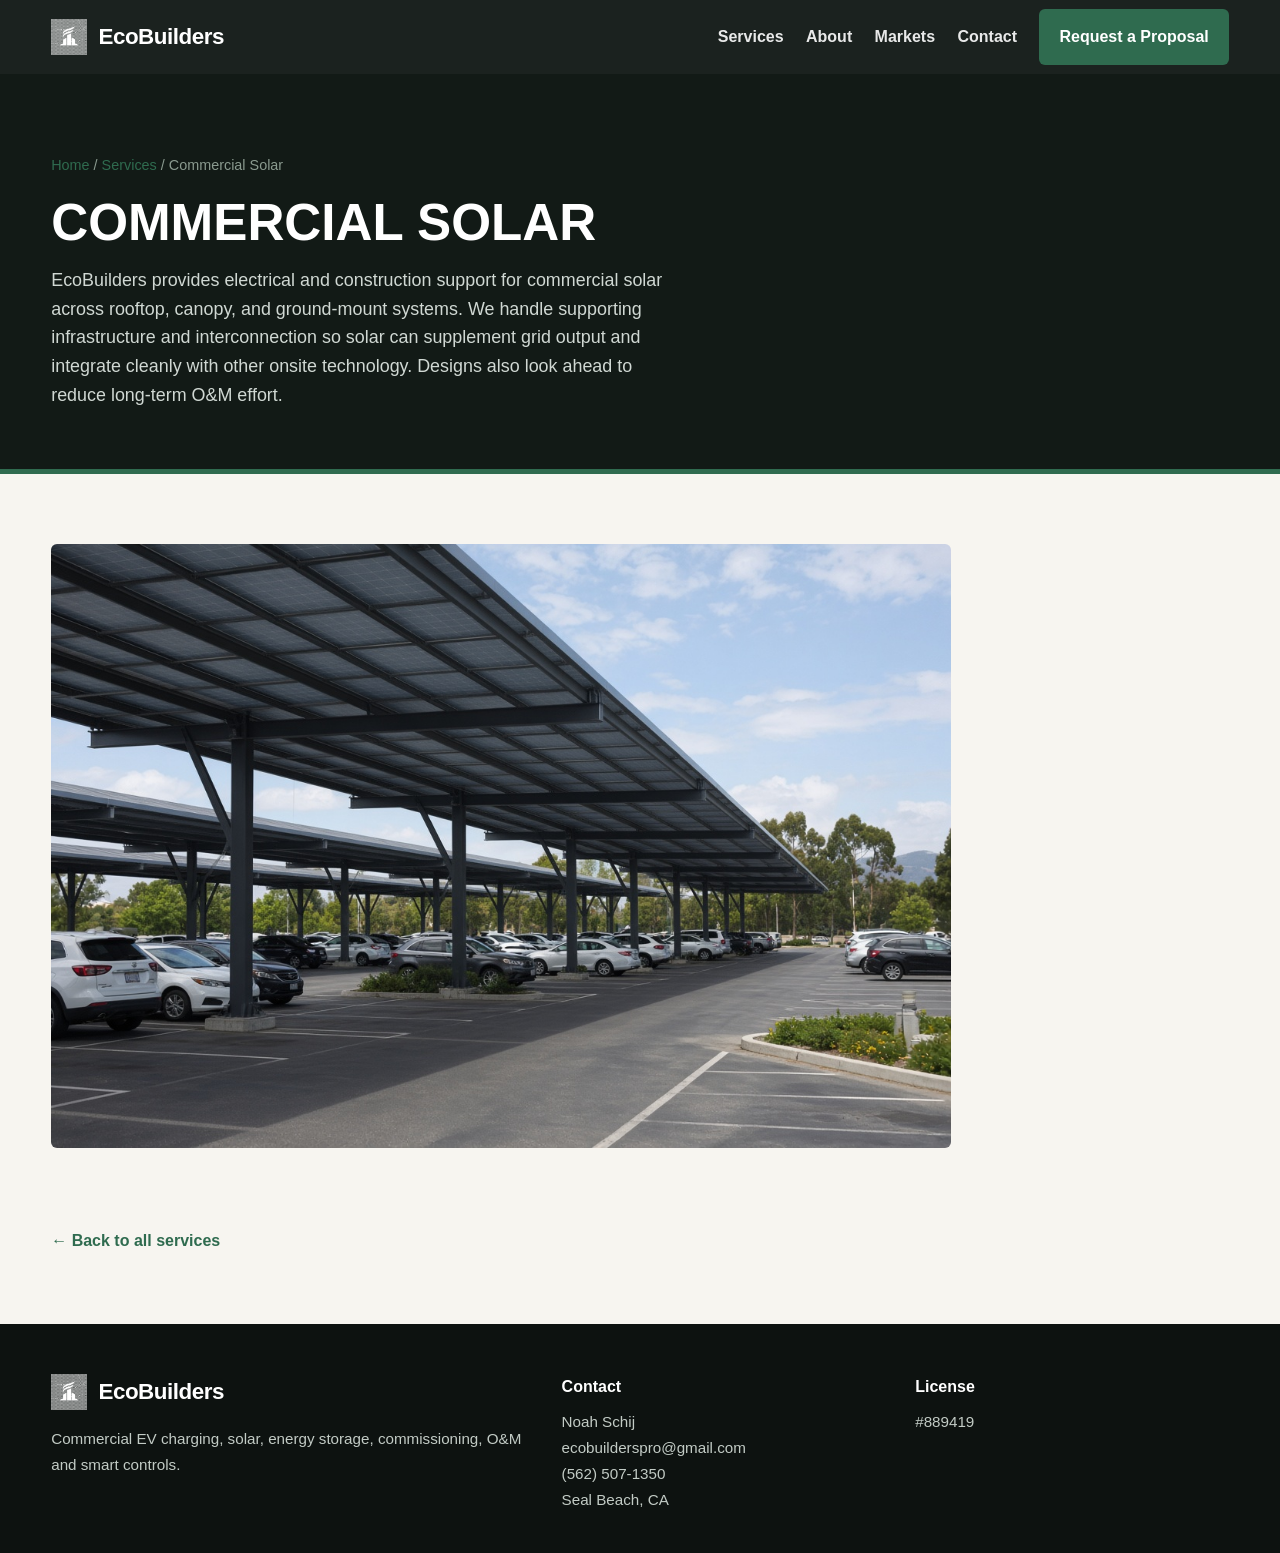
==== services/commercial-solar.html @ f3996055 "Add files via upload" ====
<!DOCTYPE html>
<html lang="en">
<head>
  <meta charset="utf-8">
  <meta name="viewport" content="width=device-width, initial-scale=1">
  <title>Commercial Solar | EcoBuilders</title>
  <link rel="stylesheet" href="../styles.css">
</head>
<body>
  <header>
    <div class="container nav">
      <a href="../index.html" class="logo-link"><img class="nav-logo-mark" src="../assets/ecobuilders-mark-white.png" alt=""><span class="nav-logo-text">EcoBuilders</span></a>
      <button class="nav-toggle" aria-label="Toggle menu" aria-expanded="false"><span></span><span></span><span></span></button>
      <nav class="nav-links">
        <a href="../index.html#services">Services</a>
        <a href="../index.html#about">About</a>
        <a href="../index.html#markets">Markets</a>
        <a href="../index.html#contact">Contact</a>
        <a class="btn btn-primary" href="mailto:ecobuilderspro@gmail.com?subject=Project%20Inquiry%20-%20EcoBuilders">Request a Proposal</a>
      </nav>
    </div>
  </header>
  <section class="page-hero">
    <div class="container">
      <div class="breadcrumb"><a href="../index.html">Home</a> / <a href="../index.html#services">Services</a> / Commercial Solar</div>
      <h1>Commercial Solar</h1>
      <p class="lead">EcoBuilders provides electrical and construction support for commercial solar across rooftop, canopy, and ground-mount systems. We handle supporting infrastructure and interconnection so solar can supplement grid output and integrate cleanly with other onsite technology. Designs also look ahead to reduce long-term O&M effort.</p>
      </div>
  </section>
  <section class="service-content">
    <div class="container">
      <div class="service-photo" style="margin:0 0 2rem;border-radius:6px;overflow:hidden;max-width:900px">
        <img src="../assets/solar-carport.jpg" alt="Commercial solar carport" style="width:100%;height:auto;display:block">
      </div>

      <a href="../index.html#services" class="back-link">← Back to all services</a>
    </div>
  </section>
  <footer>
    <div class="container footer-grid">
      <div>
        <div class="logo-link" style="margin-bottom:1rem"><img class="nav-logo-mark" src="../assets/ecobuilders-mark-white.png" alt=""><span class="nav-logo-text">EcoBuilders</span></div>
        <p>Commercial EV charging, solar, energy storage, commissioning, O&amp;M and smart controls.</p>
      </div>
      <div>
        <strong>Contact</strong>
        <p>Noah Schij<br><a href="mailto:ecobuilderspro@gmail.com">ecobuilderspro@gmail.com</a><br>(562) 507-1350<br>Seal Beach, CA</p>
      </div>
      <div>
        <strong>License</strong>
        <p>#889419</p>
      </div>
    </div>
  </footer>
  <script>
    const toggle = document.querySelector('.nav-toggle');
    const nav = document.querySelector('.nav-links');
    if (toggle && nav) {
      toggle.addEventListener('click', () => {
        const isOpen = nav.classList.toggle('open');
        toggle.setAttribute('aria-expanded', isOpen);
        document.body.classList.toggle('menu-open', isOpen);
      });
    }
  </script>
</body>
</html>
---- styles.css ----
:root {
  --dark: #121A16;
  --dark2: #1A2420;
  --green: #2F6B4F;
  --green-hover: #3A7F5E;
  --cream: #F7F5F0;
  --white: #fff;
  --muted: #8A9A8F;
  --text: #1A1F1C;
  --radius: 6px;
}

* {
  box-sizing: border-box;
}

html {
  scroll-behavior: smooth;
}

body {
  margin: 0;
  font-family: Arial, Helvetica, sans-serif;
  background: var(--cream);
  color: var(--text);
  line-height: 1.6;
}

body.menu-open {
  overflow: hidden;
}

a {
  text-decoration: none;
  color: inherit;
}

img {
  max-width: 100%;
  display: block;
}

.container {
  width: min(1180px, 92%);
  margin: 0 auto;
}

/* Typography */
.eyebrow {
  color: var(--green);
  font-size: 0.78rem;
  font-weight: 800;
  letter-spacing: 0.18em;
  text-transform: uppercase;
}

.btn {
  display: inline-flex;
  align-items: center;
  justify-content: center;
  padding: 0.95rem 1.25rem;
  border-radius: var(--radius);
  font-weight: 800;
  border: none;
  cursor: pointer;
  transition: opacity 0.2s, transform 0.15s, background 0.2s;
}

.btn:hover {
  opacity: 0.92;
}

.btn-primary {
  background: var(--green);
  color: #fff;
}

.btn-primary:hover {
  background: var(--green-hover);
}

.btn-outline {
  border: 1px solid #fff;
  color: #fff;
  background: transparent;
}

.btn.full {
  width: 100%;
}

/* Header */
header {
  position: sticky;
  top: 0;
  z-index: 50;
  background: rgba(18, 26, 22, 0.96);
  backdrop-filter: blur(8px);
}

.nav {
  display: flex;
  align-items: center;
  justify-content: space-between;
  min-height: 74px;
  gap: 1rem;
}

.nav-logo {
  height: 42px;
  width: auto;
  max-width: 55vw;
}

.logo-link {
  display: inline-flex;
  align-items: center;
  gap: 0.7rem;
  cursor: pointer;
  user-select: none;
  text-decoration: none;
}

.nav-logo-mark {
  height: 36px;
  width: auto;
  flex-shrink: 0;
  object-fit: contain;
}

.nav-logo-text {
  font-size: 1.4rem;
  font-weight: 800;
  color: #fff;
  letter-spacing: -0.02em;
  line-height: 1;
  white-space: nowrap;
}

/* Theme: light mode overrides */
body.light {
  --dark: #F7F5F0;
  --dark2: #ebe8e1;
  --cream: #ffffff;
  --text: #1A1F1C;
  --muted: #5c665f;
  background: var(--cream);
  color: var(--text);
}

body.light header {
  background: rgba(247, 245, 240, 0.96);
}

body.light .nav-logo-text {
  color: var(--text);
}

body.light .nav-links {
  color: var(--text);
}

body.light .nav-links a:not(.btn):hover {
  color: var(--green);
}

body.light .nav-toggle span {
  background: var(--text);
}

body.light .section-dark {
  background: #e8e6df;
  color: var(--text);
}

body.light .section-dark .section-head p,
body.light .card.dark p {
  color: #5c665f;
}

body.light .card.dark {
  background: #fff;
  border-color: #ddd;
}

body.light footer {
  background: #1a2420;
  color: #c2cbc5;
}

body.light .hero {
  border-bottom-color: var(--green);
}


.nav-links {
  display: flex;
  gap: 1.4rem;
  align-items: center;
  color: #fff;
  font-weight: 700;
}

.nav-links a:not(.btn) {
  opacity: 0.9;
}

.nav-links a:not(.btn):hover {
  opacity: 1;
  color: var(--green);
}

/* Hamburger */
.nav-toggle {
  display: none;
  flex-direction: column;
  justify-content: center;
  gap: 5px;
  width: 44px;
  height: 44px;
  background: transparent;
  border: none;
  cursor: pointer;
  padding: 8px;
}

.nav-toggle span {
  display: block;
  width: 22px;
  height: 2px;
  background: #fff;
  transition: transform 0.25s, opacity 0.25s;
}

.nav-toggle[aria-expanded="true"] span:nth-child(1) {
  transform: translateY(7px) rotate(45deg);
}

.nav-toggle[aria-expanded="true"] span:nth-child(2) {
  opacity: 0;
}

.nav-toggle[aria-expanded="true"] span:nth-child(3) {
  transform: translateY(-7px) rotate(-45deg);
}

/* Hero */
.hero {
  min-height: 680px;
  display: flex;
  align-items: center;
  background:
    linear-gradient(90deg, rgba(18, 26, 22, 0.94), rgba(18, 26, 22, 0.75), rgba(18, 26, 22, 0.35)),
    url('assets/hero-bg.jpg') center / cover;
  color: #fff;
  border-bottom: 6px solid var(--green);
}

.hero-content {
  max-width: 720px;
  padding: 90px 0;
}

.hero h1 {
  font-size: clamp(2.3rem, 5.2vw, 4.6rem);
  line-height: 1.02;
  text-transform: uppercase;
  margin: 0.4rem 0 1.2rem;
}

.hero h1 span {
  color: var(--green);
}

.hero p {
  font-size: 1.12rem;
  color: #d8e0db;
  max-width: 540px;
}

.hero-actions {
  display: flex;
  gap: 1rem;
  flex-wrap: wrap;
  margin-top: 2rem;
}

.hero-trust {
  display: grid;
  grid-template-columns: repeat(4, 1fr);
  gap: 1rem;
  margin-top: 3rem;
}

.hero-trust div {
  padding: 1rem;
  border-left: 3px solid var(--green);
  background: rgba(255, 255, 255, 0.06);
  border-radius: 0 var(--radius) var(--radius) 0;
}

.hero-trust strong {
  display: block;
  margin-bottom: 0.2rem;
}

.hero-trust span {
  font-size: 0.84rem;
  color: #c2cdc6;
}

/* Sections */
.section {
  padding: 80px 0;
}

.section-dark {
  background: var(--dark);
  color: #fff;
}

.section-head {
  display: flex;
  justify-content: space-between;
  gap: 2rem;
  align-items: end;
  margin-bottom: 2.4rem;
}

.section-head.centered {
  justify-content: center;
  text-align: center;
}

.section-head h2 {
  font-size: clamp(1.8rem, 3.6vw, 3.2rem);
  line-height: 1.08;
  text-transform: uppercase;
  margin: 0.4rem 0 0;
}

.section-head p {
  max-width: 520px;
  color: #5c665f;
  margin: 0;
}

.section-dark .section-head p {
  color: var(--muted);
}

/* Services grid */
.services-grid {
  display: grid;
  grid-template-columns: repeat(3, 1fr);
  gap: 1.25rem;
}

.service-card {
  background: #fff;
  border: 1px solid #e2e8e3;
  padding: 1.8rem 1.4rem;
  text-align: center;
  border-radius: var(--radius);
  transition: border-color 0.2s, transform 0.2s, box-shadow 0.2s;
  display: flex;
  flex-direction: column;
  align-items: center;
  gap: 0.9rem;
  min-height: 170px;
}

.service-card:hover {
  border-color: var(--green);
  transform: translateY(-3px);
  box-shadow: 0 10px 24px rgba(0, 0, 0, 0.07);
}

.service-icon {
  width: 40px;
  height: 40px;
  color: var(--green);
  display: flex;
  align-items: center;
  justify-content: center;
}

.service-icon svg {
  width: 100%;
  height: 100%;
}

.service-card h3 {
  margin: 0;
  font-size: 1.05rem;
  line-height: 1.3;
  font-weight: 800;
  color: var(--text);
}

/* Cards / Grids */
.grid-3 {
  display: grid;
  grid-template-columns: repeat(3, 1fr);
  gap: 1.1rem;
}

.card {
  background: #fff;
  border: 1px solid #e2e8e3;
  padding: 1.5rem;
  min-height: 160px;
  border-radius: var(--radius);
}

.card.dark {
  background: var(--dark2);
  border-color: rgba(255, 255, 255, 0.12);
}

.card h3 {
  line-height: 1.25;
  margin: 0 0 0.55rem;
  font-size: 1.1rem;
}

.card p {
  font-size: 0.94rem;
  color: #5a655e;
  margin: 0;
}

.card.dark p {
  color: var(--muted);
}

/* Process */
.process {
  display: grid;
  grid-template-columns: repeat(5, 1fr);
  gap: 1rem;
}

.step {
  background: #fff;
  padding: 1.5rem 1.2rem;
  border-top: 4px solid var(--green);
  color: var(--text);
  border-radius: 0 0 var(--radius) var(--radius);
  text-align: center;
}

.step .step-icon {
  width: 40px;
  height: 40px;
  margin: 0 auto 0.8rem;
  color: var(--green);
}

.step strong {
  display: block;
  margin-bottom: 0.35rem;
  font-size: 0.98rem;
}

.step span {
  font-size: 0.88rem;
  color: #5c665f;
}

/* Contact */
.contact-grid {
  display: grid;
  grid-template-columns: 0.95fr 1.05fr;
  gap: 2rem;
}

.contact-card {
  background: #fff;
  padding: 2rem;
  border: 1px solid #e2e8e3;
  border-radius: var(--radius);
}

.contact-card a {
  color: var(--green);
  font-weight: 700;
  word-break: break-all;
}

.contact-card a:hover {
  text-decoration: underline;
}

.phone-reveal {
  background: none;
  border: none;
  padding: 0;
  font: inherit;
  color: var(--green);
  font-weight: 700;
  cursor: pointer;
  text-align: left;
}

.phone-reveal:hover {
  text-decoration: underline;
}

.phone-reveal.revealed {
  color: var(--text);
  cursor: default;
  text-decoration: none;
}

.contact-cta h3 {
  margin-top: 0;
}

.contact-cta .note {
  margin-top: 1rem;
  font-size: 0.85rem;
  color: #6b756e;
}

/* Footer */
footer {
  background: #0d1210;
  color: #c2cbc5;
  padding: 50px 0 40px;
}

.footer-grid {
  display: grid;
  grid-template-columns: 1.5fr 1fr 1fr;
  gap: 2.5rem;
}

.footer-logo {
  height: 40px;
  width: auto;
  margin-bottom: 1rem;
  filter: brightness(0) invert(1);
}

.footer-grid strong {
  display: block;
  color: #fff;
  margin-bottom: 0.6rem;
}

.footer-grid p {
  margin: 0;
  line-height: 1.7;
  font-size: 0.95rem;
}

.footer-grid a:hover {
  color: var(--green);
}

/* Page hero for service pages */
.page-hero {
  background: var(--dark);
  color: #fff;
  padding: 80px 0 60px;
  border-bottom: 5px solid var(--green);
}

.page-hero .breadcrumb {
  font-size: 0.9rem;
  color: var(--muted);
  margin-bottom: 1.2rem;
}

.page-hero .breadcrumb a {
  color: var(--green);
}

.page-hero h1 {
  font-size: clamp(2rem, 4vw, 3.2rem);
  text-transform: uppercase;
  line-height: 1.05;
  margin: 0 0 1rem;
}

.page-hero .lead {
  font-size: 1.12rem;
  color: #d0d8d3;
  max-width: 640px;
  margin: 0;
}

.service-content {
  padding: 70px 0;
}

.back-link {
  display: inline-flex;
  align-items: center;
  gap: 0.4rem;
  color: var(--green);
  font-weight: 700;
  margin-top: 3rem;
}

.back-link:hover {
  text-decoration: underline;
}

/* Responsive */
@media (max-width: 980px) {
  .services-grid {
    grid-template-columns: repeat(2, 1fr);
  }

  .grid-3 {
    grid-template-columns: repeat(2, 1fr);
  }

  .process {
    grid-template-columns: repeat(3, 1fr);
  }

  .contact-grid {
    grid-template-columns: 1fr;
    gap: 2rem;
  }

  .hero-trust {
    grid-template-columns: 1fr 1fr;
  }
}

@media (max-width: 600px) {
  .hero-trust {
    grid-template-columns: 1fr;
  }
}

@media (max-width: 768px) {
  .nav-toggle {
    display: flex;
  }

  .nav-links {
    position: fixed;
    top: 74px;
    left: 0;
    right: 0;
    bottom: 0;
    background: var(--dark);
    flex-direction: column;
    justify-content: flex-start;
    align-items: stretch;
    padding: 1.5rem 1.5rem 3rem;
    gap: 0;
    transform: translateX(100%);
    transition: transform 0.3s ease;
    overflow-y: auto;
  }

  .nav-links.open {
    transform: translateX(0);
  }

  .nav-links a {
    padding: 1rem 0.5rem;
    border-bottom: 1px solid rgba(255, 255, 255, 0.08);
    font-size: 1.1rem;
  }

  .nav-links .btn {
    margin-top: 1.5rem;
    text-align: center;
  }

  .section {
    padding: 60px 0;
  }

  .section-head {
    flex-direction: column;
    align-items: flex-start;
    gap: 1rem;
  }

  .section-head.centered {
    align-items: center;
  }

  .hero {
    min-height: 560px;
  }

  .hero-content {
    padding: 70px 0 50px;
  }

  .hero-trust {
    grid-template-columns: 1fr;
  }

  .process {
    grid-template-columns: 1fr 1fr;
  }

  .footer-grid {
    grid-template-columns: 1fr;
    gap: 2rem;
  }

  .page-hero {
    padding: 60px 0 45px;
  }
}

@media (max-width: 520px) {
  .services-grid,
  .grid-3,
  .process {
    grid-template-columns: 1fr;
  }

  .hero-actions {
    flex-direction: column;
  }

  .hero-actions .btn {
    width: 100%;
    justify-content: center;
  }
}

.card-icon {
  width: 28px;
  height: 28px;
  color: var(--green);
  margin-bottom: 0.6rem;
}
.card-icon svg {
  width: 100%;
  height: 100%;
  display: block;
}
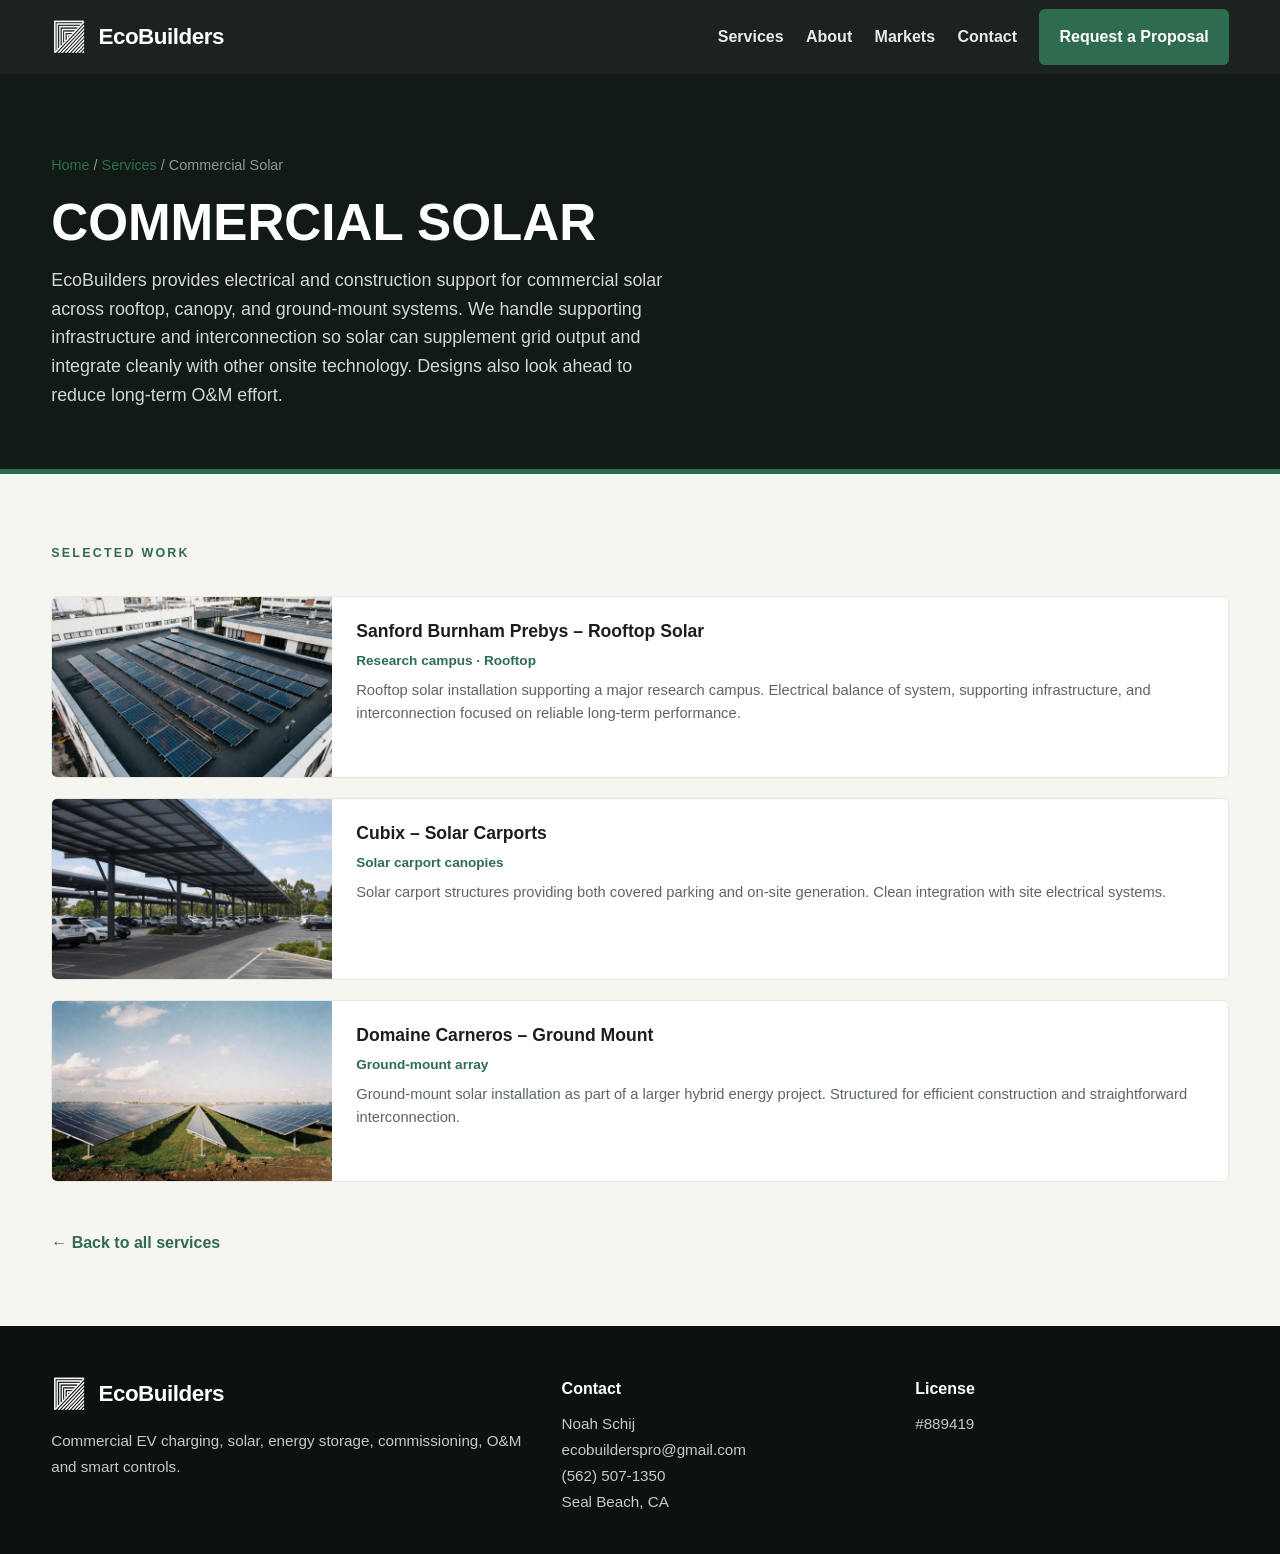
==== commit aca6692b: "Add files via upload" ====
--- a/services/commercial-solar.html
+++ b/services/commercial-solar.html
@@ -5,11 +5,27 @@
   <meta name="viewport" content="width=device-width, initial-scale=1">
   <title>Commercial Solar | EcoBuilders</title>
   <link rel="stylesheet" href="../styles.css">
+  <style>
+    .project-list { display: flex; flex-direction: column; gap: 1.25rem; margin-top: 2rem; }
+    .project-card { display: grid; grid-template-columns: 280px 1fr; gap: 0; background: #fff; border: 1px solid #e2e8e3; border-radius: 6px; overflow: hidden; }
+    .project-card img { width: 100%; height: 180px; object-fit: cover; display: block; }
+    .project-body { padding: 1.25rem 1.5rem; }
+    .project-body h3 { margin: 0 0 0.35rem; font-size: 1.1rem; }
+    .project-body .tag { color: #2F6B4F; font-size: 0.85rem; font-weight: 700; margin: 0 0 0.5rem; }
+    .project-body p { margin: 0; font-size: 0.92rem; color: #5c665f; line-height: 1.5; }
+    @media (max-width: 700px) {
+      .project-card { grid-template-columns: 1fr; }
+      .project-card img { height: 200px; }
+    }
+  </style>
 </head>
 <body>
   <header>
     <div class="container nav">
-      <a href="../index.html" class="logo-link"><img class="nav-logo-mark" src="../assets/ecobuilders-mark-white.png" alt=""><span class="nav-logo-text">EcoBuilders</span></a>
+      <a href="../index.html" class="logo-link">
+        <img class="nav-logo-mark" src="../assets/ecobuilders-mark-white.png" alt="">
+        <span class="nav-logo-text">EcoBuilders</span>
+      </a>
       <button class="nav-toggle" aria-label="Toggle menu" aria-expanded="false"><span></span><span></span><span></span></button>
       <nav class="nav-links">
         <a href="../index.html#services">Services</a>
@@ -20,26 +36,56 @@
       </nav>
     </div>
   </header>
+
   <section class="page-hero">
     <div class="container">
       <div class="breadcrumb"><a href="../index.html">Home</a> / <a href="../index.html#services">Services</a> / Commercial Solar</div>
       <h1>Commercial Solar</h1>
       <p class="lead">EcoBuilders provides electrical and construction support for commercial solar across rooftop, canopy, and ground-mount systems. We handle supporting infrastructure and interconnection so solar can supplement grid output and integrate cleanly with other onsite technology. Designs also look ahead to reduce long-term O&M effort.</p>
-      </div>
+    </div>
   </section>
+
   <section class="service-content">
     <div class="container">
-      <div class="service-photo" style="margin:0 0 2rem;border-radius:6px;overflow:hidden;max-width:900px">
-        <img src="../assets/solar-carport.jpg" alt="Commercial solar carport" style="width:100%;height:auto;display:block">
+      <div class="eyebrow">Selected Work</div>
+      <div class="project-list">
+        
+        <article class="project-card">
+          <img src="../assets/solar-rooftop.jpg" alt="Sanford Burnham Prebys – Rooftop Solar">
+          <div class="project-body">
+            <h3>Sanford Burnham Prebys – Rooftop Solar</h3>
+            <p class="tag">Research campus · Rooftop</p>
+            <p>Rooftop solar installation supporting a major research campus. Electrical balance of system, supporting infrastructure, and interconnection focused on reliable long-term performance.</p>
+          </div>
+        </article>
+        <article class="project-card">
+          <img src="../assets/solar-carport.jpg" alt="Cubix – Solar Carports">
+          <div class="project-body">
+            <h3>Cubix – Solar Carports</h3>
+            <p class="tag">Solar carport canopies</p>
+            <p>Solar carport structures providing both covered parking and on-site generation. Clean integration with site electrical systems.</p>
+          </div>
+        </article>
+        <article class="project-card">
+          <img src="../assets/solar-ground.jpg" alt="Domaine Carneros – Ground Mount">
+          <div class="project-body">
+            <h3>Domaine Carneros – Ground Mount</h3>
+            <p class="tag">Ground-mount array</p>
+            <p>Ground-mount solar installation as part of a larger hybrid energy project. Structured for efficient construction and straightforward interconnection.</p>
+          </div>
+        </article>
       </div>
-
       <a href="../index.html#services" class="back-link">← Back to all services</a>
     </div>
   </section>
+
   <footer>
     <div class="container footer-grid">
       <div>
-        <div class="logo-link" style="margin-bottom:1rem"><img class="nav-logo-mark" src="../assets/ecobuilders-mark-white.png" alt=""><span class="nav-logo-text">EcoBuilders</span></div>
+        <div class="logo-link" style="margin-bottom:1rem">
+          <img class="nav-logo-mark" src="../assets/ecobuilders-mark-white.png" alt="">
+          <span class="nav-logo-text">EcoBuilders</span>
+        </div>
         <p>Commercial EV charging, solar, energy storage, commissioning, O&amp;M and smart controls.</p>
       </div>
       <div>
@@ -52,6 +98,7 @@
       </div>
     </div>
   </footer>
+
   <script>
     const toggle = document.querySelector('.nav-toggle');
     const nav = document.querySelector('.nav-links');
@@ -64,4 +111,4 @@
     }
   </script>
 </body>
-</html>
+</html>
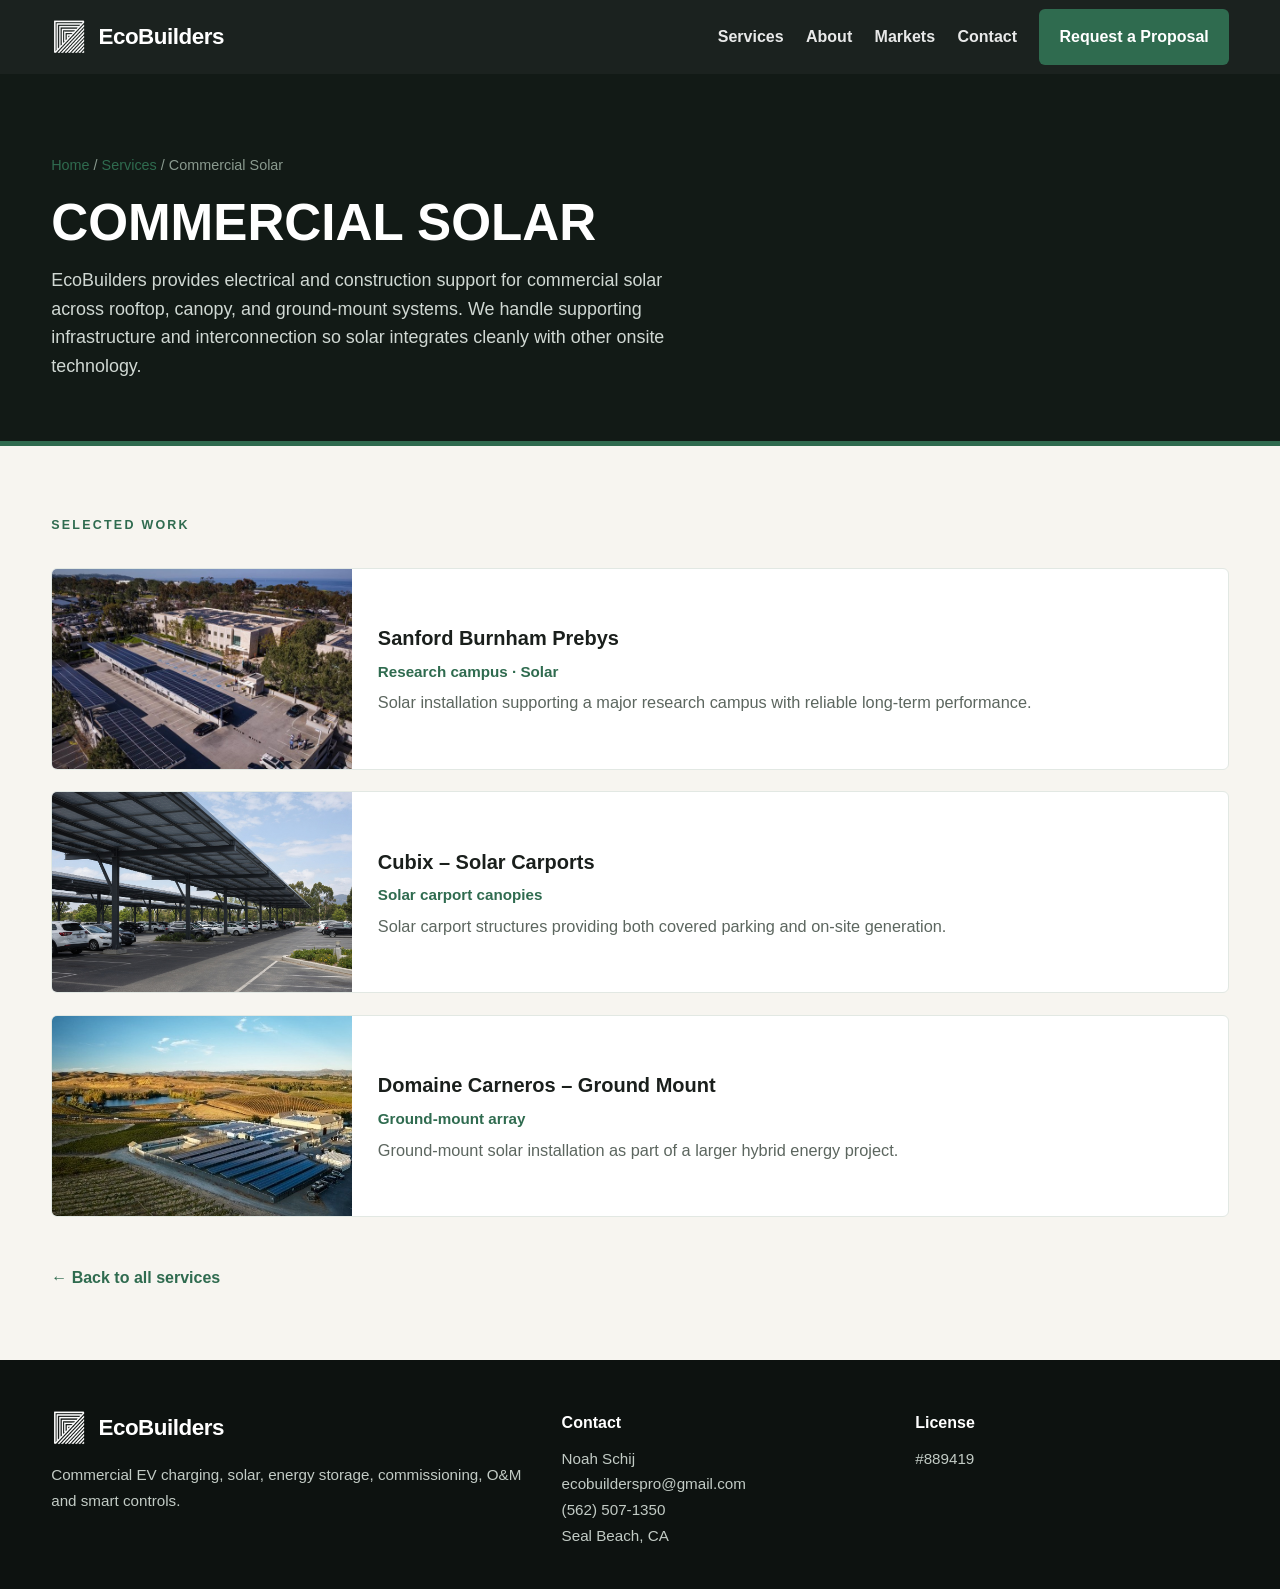
==== commit caf1a233: "Add files via upload" ====
--- a/services/commercial-solar.html
+++ b/services/commercial-solar.html
@@ -6,13 +6,13 @@
   <title>Commercial Solar | EcoBuilders</title>
   <link rel="stylesheet" href="../styles.css">
   <style>
-    .project-list { display: flex; flex-direction: column; gap: 1.25rem; margin-top: 2rem; }
-    .project-card { display: grid; grid-template-columns: 280px 1fr; gap: 0; background: #fff; border: 1px solid #e2e8e3; border-radius: 6px; overflow: hidden; }
-    .project-card img { width: 100%; height: 180px; object-fit: cover; display: block; }
-    .project-body { padding: 1.25rem 1.5rem; }
-    .project-body h3 { margin: 0 0 0.35rem; font-size: 1.1rem; }
-    .project-body .tag { color: #2F6B4F; font-size: 0.85rem; font-weight: 700; margin: 0 0 0.5rem; }
-    .project-body p { margin: 0; font-size: 0.92rem; color: #5c665f; line-height: 1.5; }
+    .project-list { display: flex; flex-direction: column; gap: 1.35rem; margin-top: 2rem; }
+    .project-card { display: grid; grid-template-columns: 300px 1fr; gap: 0; background: #fff; border: 1px solid #e2e8e3; border-radius: 6px; overflow: hidden; }
+    .project-card img { width: 100%; height: 200px; object-fit: cover; display: block; }
+    .project-body { padding: 1.4rem 1.6rem; display: flex; flex-direction: column; justify-content: center; }
+    .project-body h3 { margin: 0 0 0.4rem; font-size: 1.25rem; }
+    .project-body .tag { color: #2F6B4F; font-size: 0.95rem; font-weight: 700; margin: 0 0 0.55rem; }
+    .project-body p { margin: 0; font-size: 1.02rem; color: #5c665f; line-height: 1.45; }
     @media (max-width: 700px) {
       .project-card { grid-template-columns: 1fr; }
       .project-card img { height: 200px; }
@@ -41,7 +41,7 @@
     <div class="container">
       <div class="breadcrumb"><a href="../index.html">Home</a> / <a href="../index.html#services">Services</a> / Commercial Solar</div>
       <h1>Commercial Solar</h1>
-      <p class="lead">EcoBuilders provides electrical and construction support for commercial solar across rooftop, canopy, and ground-mount systems. We handle supporting infrastructure and interconnection so solar can supplement grid output and integrate cleanly with other onsite technology. Designs also look ahead to reduce long-term O&M effort.</p>
+      <p class="lead">EcoBuilders provides electrical and construction support for commercial solar across rooftop, canopy, and ground-mount systems. We handle supporting infrastructure and interconnection so solar integrates cleanly with other onsite technology.</p>
     </div>
   </section>
 
@@ -49,13 +49,12 @@
     <div class="container">
       <div class="eyebrow">Selected Work</div>
       <div class="project-list">
-        
         <article class="project-card">
-          <img src="../assets/solar-rooftop.jpg" alt="Sanford Burnham Prebys – Rooftop Solar">
+          <img src="../assets/sanford-aerial.jpg" alt="Sanford Burnham Prebys">
           <div class="project-body">
-            <h3>Sanford Burnham Prebys – Rooftop Solar</h3>
-            <p class="tag">Research campus · Rooftop</p>
-            <p>Rooftop solar installation supporting a major research campus. Electrical balance of system, supporting infrastructure, and interconnection focused on reliable long-term performance.</p>
+            <h3>Sanford Burnham Prebys</h3>
+            <p class="tag">Research campus · Solar</p>
+            <p>Solar installation supporting a major research campus with reliable long-term performance.</p>
           </div>
         </article>
         <article class="project-card">
@@ -63,15 +62,15 @@
           <div class="project-body">
             <h3>Cubix – Solar Carports</h3>
             <p class="tag">Solar carport canopies</p>
-            <p>Solar carport structures providing both covered parking and on-site generation. Clean integration with site electrical systems.</p>
+            <p>Solar carport structures providing both covered parking and on-site generation.</p>
           </div>
         </article>
         <article class="project-card">
-          <img src="../assets/solar-ground.jpg" alt="Domaine Carneros – Ground Mount">
+          <img src="../assets/domaine-carneros-solar.jpg" alt="Domaine Carneros – Ground Mount">
           <div class="project-body">
             <h3>Domaine Carneros – Ground Mount</h3>
             <p class="tag">Ground-mount array</p>
-            <p>Ground-mount solar installation as part of a larger hybrid energy project. Structured for efficient construction and straightforward interconnection.</p>
+            <p>Ground-mount solar installation as part of a larger hybrid energy project.</p>
           </div>
         </article>
       </div>
@@ -98,7 +97,6 @@
       </div>
     </div>
   </footer>
-
   <script>
     const toggle = document.querySelector('.nav-toggle');
     const nav = document.querySelector('.nav-links');
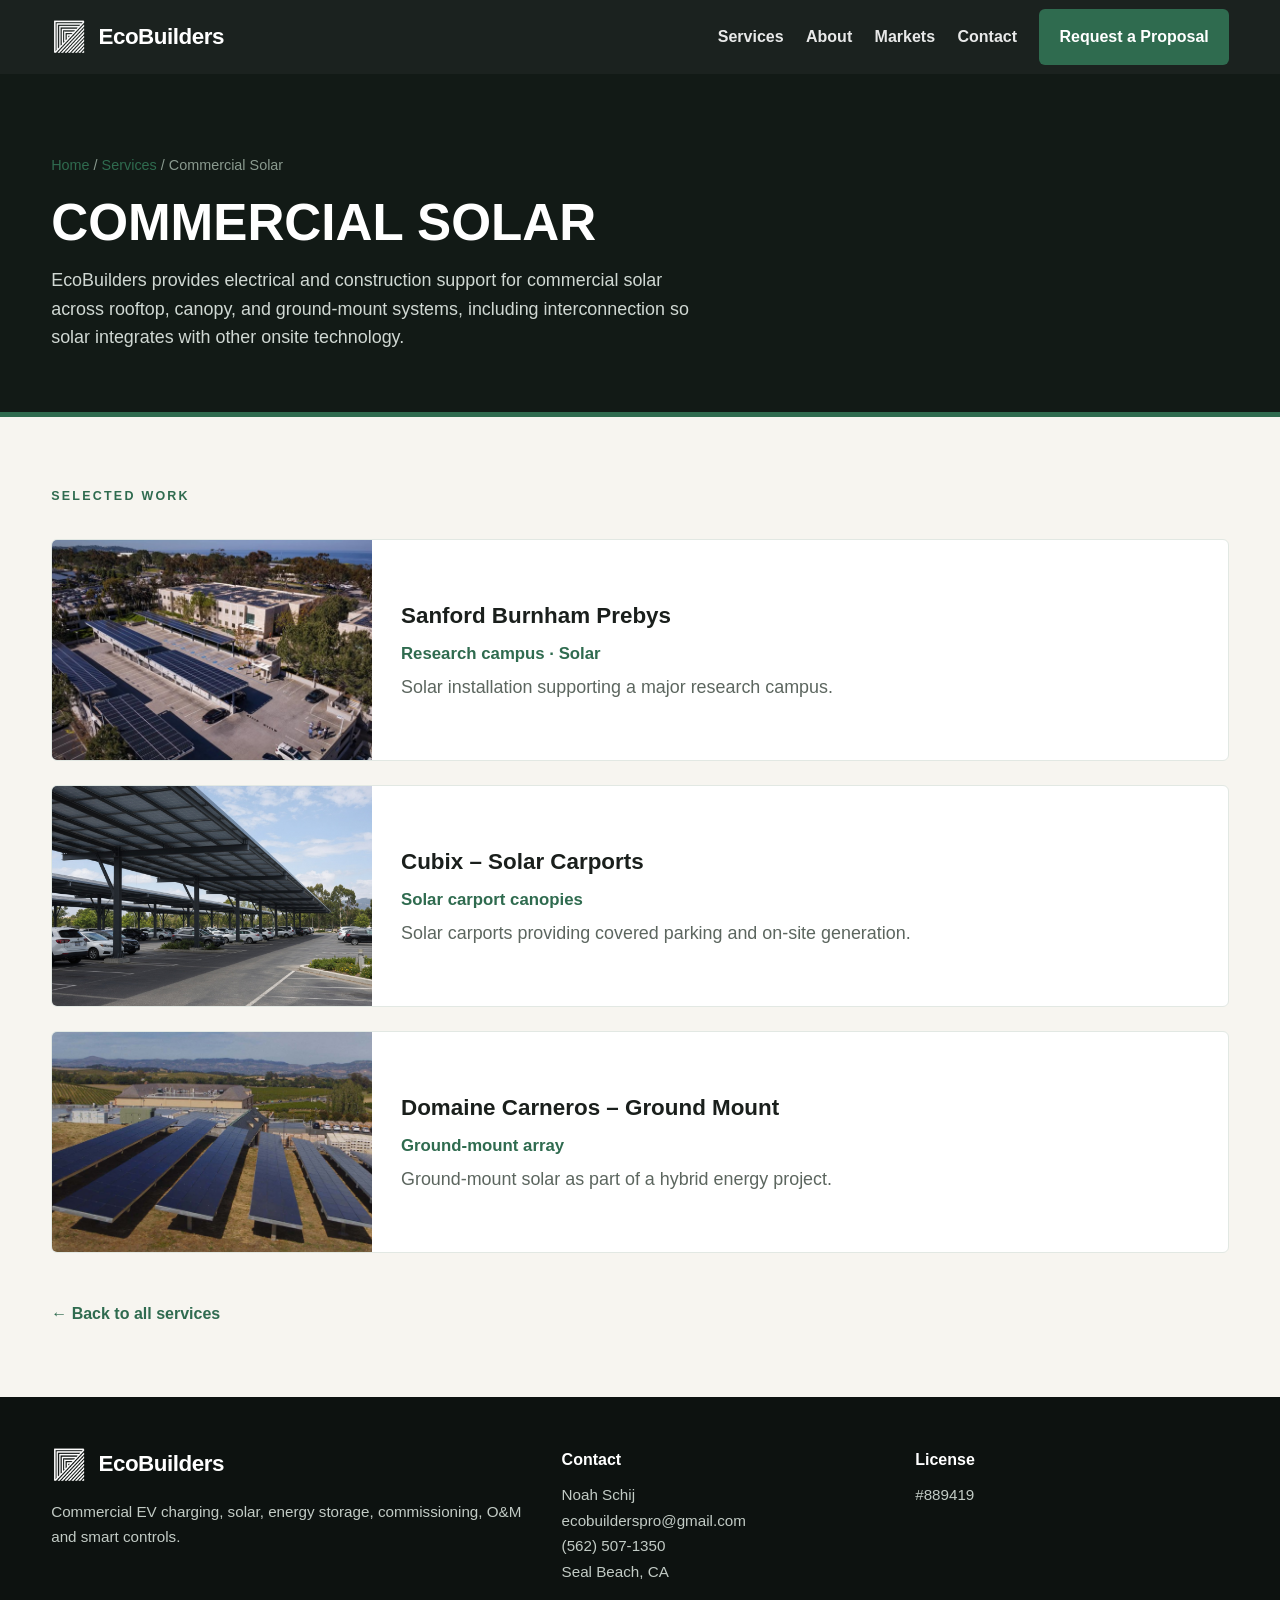
==== commit 7b3d022e: "Add files via upload" ====
--- a/services/commercial-solar.html
+++ b/services/commercial-solar.html
@@ -6,13 +6,13 @@
   <title>Commercial Solar | EcoBuilders</title>
   <link rel="stylesheet" href="../styles.css">
   <style>
-    .project-list { display: flex; flex-direction: column; gap: 1.35rem; margin-top: 2rem; }
-    .project-card { display: grid; grid-template-columns: 300px 1fr; gap: 0; background: #fff; border: 1px solid #e2e8e3; border-radius: 6px; overflow: hidden; }
-    .project-card img { width: 100%; height: 200px; object-fit: cover; display: block; }
-    .project-body { padding: 1.4rem 1.6rem; display: flex; flex-direction: column; justify-content: center; }
-    .project-body h3 { margin: 0 0 0.4rem; font-size: 1.25rem; }
-    .project-body .tag { color: #2F6B4F; font-size: 0.95rem; font-weight: 700; margin: 0 0 0.55rem; }
-    .project-body p { margin: 0; font-size: 1.02rem; color: #5c665f; line-height: 1.45; }
+    .project-list { display: flex; flex-direction: column; gap: 1.5rem; margin-top: 2rem; }
+    .project-card { display: grid; grid-template-columns: 320px 1fr; gap: 0; background: #fff; border: 1px solid #e2e8e3; border-radius: 6px; overflow: hidden; }
+    .project-card img { width: 100%; height: 220px; object-fit: cover; display: block; }
+    .project-body { padding: 1.6rem 1.8rem; display: flex; flex-direction: column; justify-content: center; }
+    .project-body h3 { margin: 0 0 0.45rem; font-size: 1.4rem; }
+    .project-body .tag { color: #2F6B4F; font-size: 1.05rem; font-weight: 700; margin: 0 0 0.6rem; }
+    .project-body p { margin: 0; font-size: 1.12rem; color: #5c665f; line-height: 1.45; max-width: 36em; }
     @media (max-width: 700px) {
       .project-card { grid-template-columns: 1fr; }
       .project-card img { height: 200px; }
@@ -41,7 +41,7 @@
     <div class="container">
       <div class="breadcrumb"><a href="../index.html">Home</a> / <a href="../index.html#services">Services</a> / Commercial Solar</div>
       <h1>Commercial Solar</h1>
-      <p class="lead">EcoBuilders provides electrical and construction support for commercial solar across rooftop, canopy, and ground-mount systems. We handle supporting infrastructure and interconnection so solar integrates cleanly with other onsite technology.</p>
+      <p class="lead">EcoBuilders provides electrical and construction support for commercial solar across rooftop, canopy, and ground-mount systems, including interconnection so solar integrates with other onsite technology.</p>
     </div>
   </section>
 
@@ -54,7 +54,7 @@
           <div class="project-body">
             <h3>Sanford Burnham Prebys</h3>
             <p class="tag">Research campus · Solar</p>
-            <p>Solar installation supporting a major research campus with reliable long-term performance.</p>
+            <p>Solar installation supporting a major research campus.</p>
           </div>
         </article>
         <article class="project-card">
@@ -62,15 +62,15 @@
           <div class="project-body">
             <h3>Cubix – Solar Carports</h3>
             <p class="tag">Solar carport canopies</p>
-            <p>Solar carport structures providing both covered parking and on-site generation.</p>
+            <p>Solar carports providing covered parking and on-site generation.</p>
           </div>
         </article>
         <article class="project-card">
-          <img src="../assets/domaine-carneros-solar.jpg" alt="Domaine Carneros – Ground Mount">
+          <img src="../assets/domaine-ground-mount.jpg" alt="Domaine Carneros – Ground Mount">
           <div class="project-body">
             <h3>Domaine Carneros – Ground Mount</h3>
             <p class="tag">Ground-mount array</p>
-            <p>Ground-mount solar installation as part of a larger hybrid energy project.</p>
+            <p>Ground-mount solar as part of a hybrid energy project.</p>
           </div>
         </article>
       </div>
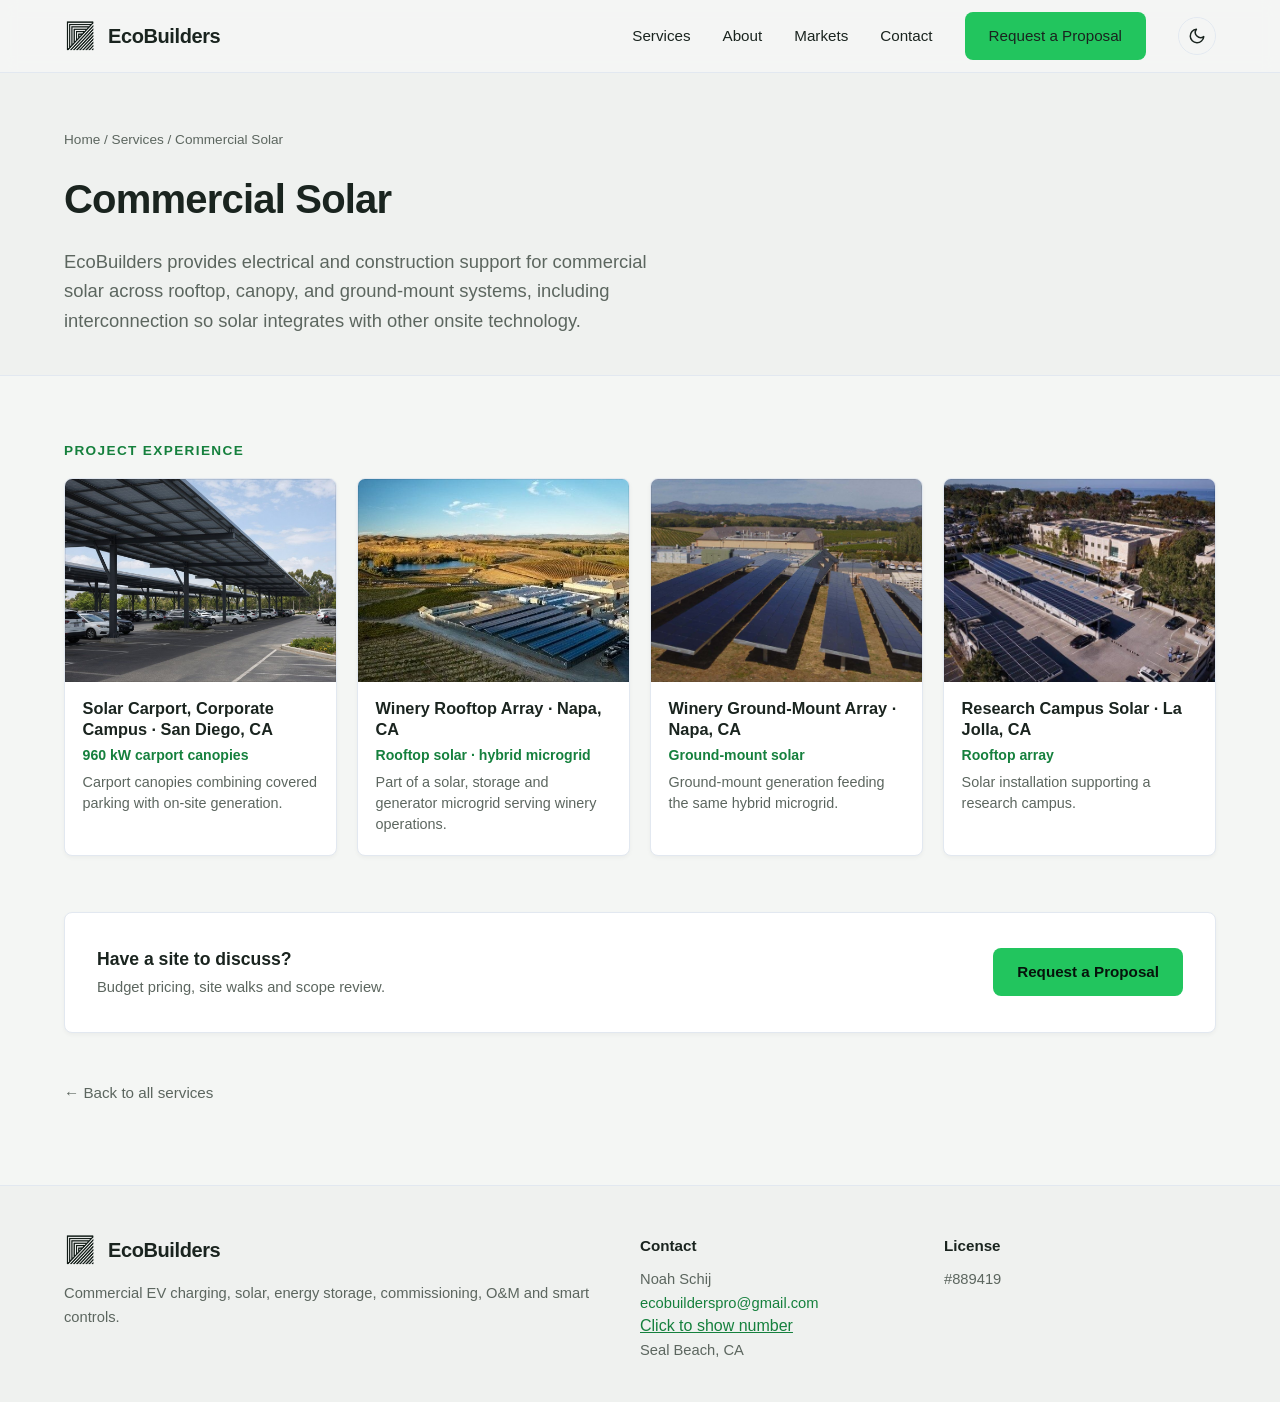
==== commit c5f629fc: "Add files via upload" ====
--- a/services/commercial-solar.html
+++ b/services/commercial-solar.html
@@ -4,35 +4,36 @@
   <meta charset="utf-8">
   <meta name="viewport" content="width=device-width, initial-scale=1">
   <title>Commercial Solar | EcoBuilders</title>
+  <meta name="description" content="Electrical and construction support for commercial rooftop, carport and ground-mount solar, including interconnection.">
+  <meta name="theme-color" content="#F4F6F4">
+  <!-- Sets the theme before first paint so dark-mode visitors never see a white flash. -->
+  <script>(function(){try{var s=localStorage.getItem('eb-theme');
+  document.documentElement.setAttribute('data-theme',
+    s||(window.matchMedia('(prefers-color-scheme: dark)').matches?'dark':'light'));}
+  catch(e){document.documentElement.setAttribute('data-theme','light');}})();</script>
   <link rel="stylesheet" href="../styles.css">
-  <style>
-    .project-list { display: flex; flex-direction: column; gap: 1.5rem; margin-top: 2rem; }
-    .project-card { display: grid; grid-template-columns: 320px 1fr; gap: 0; background: #fff; border: 1px solid #e2e8e3; border-radius: 6px; overflow: hidden; }
-    .project-card img { width: 100%; height: 220px; object-fit: cover; display: block; }
-    .project-body { padding: 1.6rem 1.8rem; display: flex; flex-direction: column; justify-content: center; }
-    .project-body h3 { margin: 0 0 0.45rem; font-size: 1.4rem; }
-    .project-body .tag { color: #2F6B4F; font-size: 1.05rem; font-weight: 700; margin: 0 0 0.6rem; }
-    .project-body p { margin: 0; font-size: 1.12rem; color: #5c665f; line-height: 1.45; max-width: 36em; }
-    @media (max-width: 700px) {
-      .project-card { grid-template-columns: 1fr; }
-      .project-card img { height: 200px; }
-    }
-  </style>
 </head>
 <body>
   <header>
     <div class="container nav">
       <a href="../index.html" class="logo-link">
-        <img class="nav-logo-mark" src="../assets/ecobuilders-mark-white.png" alt="">
+        <img class="nav-logo-mark logo-on-light" src="../assets/ecobuilders-mark-dark.png" alt="">
+        <img class="nav-logo-mark logo-on-dark" src="../assets/ecobuilders-mark-white.png" alt="">
         <span class="nav-logo-text">EcoBuilders</span>
       </a>
-      <button class="nav-toggle" aria-label="Toggle menu" aria-expanded="false"><span></span><span></span><span></span></button>
+      <button class="nav-toggle" aria-label="Toggle menu" aria-expanded="false">
+        <span></span><span></span><span></span>
+      </button>
       <nav class="nav-links">
         <a href="../index.html#services">Services</a>
         <a href="../index.html#about">About</a>
         <a href="../index.html#markets">Markets</a>
         <a href="../index.html#contact">Contact</a>
         <a class="btn btn-primary" href="mailto:ecobuilderspro@gmail.com?subject=Project%20Inquiry%20-%20EcoBuilders">Request a Proposal</a>
+        <button class="theme-toggle" type="button" aria-label="Switch to dark mode" aria-pressed="false">
+          <svg class="icon-moon" viewBox="0 0 24 24" fill="none" stroke="currentColor" stroke-width="2" stroke-linecap="round" stroke-linejoin="round"><path d="M21 12.79A9 9 0 1111.21 3 7 7 0 0021 12.79z"/></svg>
+          <svg class="icon-sun" viewBox="0 0 24 24" fill="none" stroke="currentColor" stroke-width="2" stroke-linecap="round" stroke-linejoin="round"><circle cx="12" cy="12" r="4"/><path d="M12 2v2M12 20v2M4.9 4.9l1.4 1.4M17.7 17.7l1.4 1.4M2 12h2M20 12h2M4.9 19.1l1.4-1.4M17.7 6.3l1.4-1.4"/></svg>
+        </button>
       </nav>
     </div>
   </header>
@@ -47,49 +48,85 @@
 
   <section class="service-content">
     <div class="container">
-      <div class="eyebrow">Selected Work</div>
-      <div class="project-list">
-        <article class="project-card">
-          <img src="../assets/sanford-aerial.jpg" alt="Sanford Burnham Prebys">
-          <div class="project-body">
-            <h3>Sanford Burnham Prebys</h3>
-            <p class="tag">Research campus · Solar</p>
-            <p>Solar installation supporting a major research campus.</p>
-          </div>
-        </article>
-        <article class="project-card">
-          <img src="../assets/solar-carport.jpg" alt="Cubix – Solar Carports">
-          <div class="project-body">
-            <h3>Cubix – Solar Carports</h3>
-            <p class="tag">Solar carport canopies</p>
-            <p>Solar carports providing covered parking and on-site generation.</p>
-          </div>
-        </article>
-        <article class="project-card">
-          <img src="../assets/domaine-ground-mount.jpg" alt="Domaine Carneros – Ground Mount">
-          <div class="project-body">
-            <h3>Domaine Carneros – Ground Mount</h3>
-            <p class="tag">Ground-mount array</p>
-            <p>Ground-mount solar as part of a hybrid energy project.</p>
-          </div>
-        </article>
-      </div>
-      <a href="../index.html#services" class="back-link">← Back to all services</a>
+      <div class="eyebrow">Project Experience</div>
+        <div class="project-row">
+          <article class="project-item">
+            <button class="project-thumb" type="button" data-images="[{&quot;src&quot;: &quot;../assets/solar-carport.jpg&quot;, &quot;caption&quot;: &quot;Completed carport canopies.&quot;}, {&quot;src&quot;: &quot;../assets/solar-carport-build.jpg&quot;, &quot;caption&quot;: &quot;Setting modules on the carport structure.&quot;}, {&quot;src&quot;: &quot;../assets/sitework-core-drill.jpg&quot;, &quot;caption&quot;: &quot;Core drilling for conduit stub-ups.&quot;}]"
+                    data-title="Solar Carport, Corporate Campus · San Diego, CA"
+                    data-specs="960 kW carport canopies"
+                    aria-label="Open gallery: Solar Carport, Corporate Campus · San Diego, CA (3 photos)">
+              <img src="../assets/solar-carport.jpg" alt="Solar Carport, Corporate Campus · San Diego, CA" loading="lazy">
+            </button>
+            <div class="project-body">
+              <h4>Solar Carport, Corporate Campus · San Diego, CA</h4>
+              <p class="specs">960 kW carport canopies</p>
+              <p>Carport canopies combining covered parking with on-site generation.</p>
+            </div>
+          </article>
+          <article class="project-item">
+            <button class="project-thumb" type="button" data-images="[{&quot;src&quot;: &quot;../assets/solar-winery-roof.jpg&quot;, &quot;caption&quot;: &quot;Rooftop array serving the winery.&quot;}]"
+                    data-title="Winery Rooftop Array · Napa, CA"
+                    data-specs="Rooftop solar · hybrid microgrid"
+                    aria-label="Open gallery: Winery Rooftop Array · Napa, CA (1 photo)">
+              <img src="../assets/solar-winery-roof.jpg" alt="Winery Rooftop Array · Napa, CA" loading="lazy">
+            </button>
+            <div class="project-body">
+              <h4>Winery Rooftop Array · Napa, CA</h4>
+              <p class="specs">Rooftop solar · hybrid microgrid</p>
+              <p>Part of a solar, storage and generator microgrid serving winery operations.</p>
+            </div>
+          </article>
+          <article class="project-item">
+            <button class="project-thumb" type="button" data-images="[{&quot;src&quot;: &quot;../assets/solar-winery-ground.jpg&quot;, &quot;caption&quot;: &quot;Ground-mount array.&quot;}]"
+                    data-title="Winery Ground-Mount Array · Napa, CA"
+                    data-specs="Ground-mount solar"
+                    aria-label="Open gallery: Winery Ground-Mount Array · Napa, CA (1 photo)">
+              <img src="../assets/solar-winery-ground.jpg" alt="Winery Ground-Mount Array · Napa, CA" loading="lazy">
+            </button>
+            <div class="project-body">
+              <h4>Winery Ground-Mount Array · Napa, CA</h4>
+              <p class="specs">Ground-mount solar</p>
+              <p>Ground-mount generation feeding the same hybrid microgrid.</p>
+            </div>
+          </article>
+          <article class="project-item">
+            <button class="project-thumb" type="button" data-images="[{&quot;src&quot;: &quot;../assets/solar-research-la-jolla.jpg&quot;, &quot;caption&quot;: &quot;Rooftop array across the research campus.&quot;}]"
+                    data-title="Research Campus Solar · La Jolla, CA"
+                    data-specs="Rooftop array"
+                    aria-label="Open gallery: Research Campus Solar · La Jolla, CA (1 photo)">
+              <img src="../assets/solar-research-la-jolla.jpg" alt="Research Campus Solar · La Jolla, CA" loading="lazy">
+            </button>
+            <div class="project-body">
+              <h4>Research Campus Solar · La Jolla, CA</h4>
+              <p class="specs">Rooftop array</p>
+              <p>Solar installation supporting a research campus.</p>
+            </div>
+          </article>
+        </div>
+        <div class="page-cta">
+          <p>Have a site to discuss?<span>Budget pricing, site walks and scope review.</span></p>
+          <a class="btn btn-primary" href="mailto:ecobuilderspro@gmail.com?subject=Project%20Inquiry%20-%20EcoBuilders">Request a Proposal</a>
+        </div>
+      <a href="../index.html#services" class="back-link">&larr; Back to all services</a>
     </div>
   </section>
 
   <footer>
     <div class="container footer-grid">
       <div>
-        <div class="logo-link" style="margin-bottom:1rem">
-          <img class="nav-logo-mark" src="../assets/ecobuilders-mark-white.png" alt="">
+        <div class="logo-link">
+          <img class="nav-logo-mark logo-on-light" src="../assets/ecobuilders-mark-dark.png" alt="">
+          <img class="nav-logo-mark logo-on-dark" src="../assets/ecobuilders-mark-white.png" alt="">
           <span class="nav-logo-text">EcoBuilders</span>
         </div>
         <p>Commercial EV charging, solar, energy storage, commissioning, O&amp;M and smart controls.</p>
       </div>
       <div>
         <strong>Contact</strong>
-        <p>Noah Schij<br><a href="mailto:ecobuilderspro@gmail.com">ecobuilderspro@gmail.com</a><br>(562) 507-1350<br>Seal Beach, CA</p>
+        <p>Noah Schij<br>
+          <a href="mailto:ecobuilderspro@gmail.com">ecobuilderspro@gmail.com</a><br>
+          <button type="button" class="phone-reveal">Click to show number</button><br>
+          Seal Beach, CA</p>
       </div>
       <div>
         <strong>License</strong>
@@ -97,16 +134,24 @@
       </div>
     </div>
   </footer>
-  <script>
-    const toggle = document.querySelector('.nav-toggle');
-    const nav = document.querySelector('.nav-links');
-    if (toggle && nav) {
-      toggle.addEventListener('click', () => {
-        const isOpen = nav.classList.toggle('open');
-        toggle.setAttribute('aria-expanded', isOpen);
-        document.body.classList.toggle('menu-open', isOpen);
-      });
-    }
-  </script>
+
+  <div id="galleryModal" hidden role="dialog" aria-modal="true" aria-labelledby="galleryTitle">
+    <div class="gallery-backdrop"></div>
+    <div class="gallery-panel">
+      <div class="gallery-stage">
+        <button class="gallery-close" type="button" aria-label="Close gallery">&times;</button>
+        <button class="gallery-nav prev" type="button" aria-label="Previous image">&#8249;</button>
+        <img id="galleryMainImg" src="" alt="">
+        <button class="gallery-nav next" type="button" aria-label="Next image">&#8250;</button>
+      </div>
+      <div class="gallery-meta">
+        <h3 id="galleryTitle"></h3>
+        <p id="galleryDesc"></p>
+      </div>
+      <div class="gallery-thumbs" id="galleryThumbs"></div>
+    </div>
+  </div>
+
+  <script src="../site.js"></script>
 </body>
-</html>+</html>
--- a/styles.css
+++ b/styles.css
@@ -1,745 +1,852 @@
+/* ==========================================================================
+   EcoBuilders — stylesheet
+   Colours are defined once as tokens below and reused everywhere. To change
+   a colour site-wide, edit it here only. Dark mode swaps the same token
+   names, so any new component inherits dark mode automatically.
+   ========================================================================== */
+
 :root {
-  --dark: #121A16;
-  --dark2: #1A2420;
-  --green: #2F6B4F;
-  --green-hover: #3A7F5E;
-  --cream: #F7F5F0;
-  --white: #fff;
-  --muted: #8A9A8F;
-  --text: #1A1F1C;
-  --radius: 6px;
-}
-
-* {
-  box-sizing: border-box;
-}
-
-html {
-  scroll-behavior: smooth;
-}
+  color-scheme: light;
+
+  /* brand — identical in both themes */
+  --green: #22C55E;
+  --green-hover: #16A34A;
+  --green-ink: #15803D;          /* green text on light backgrounds */
+  --radius: 8px;
+  --max-width: 1200px;
+
+  /* semantic — light theme */
+  --bg: #F4F6F4;
+  --surface: #FFFFFF;
+  --surface-alt: rgba(0, 0, 0, 0.02);
+  --text: #1A241F;
+  --muted: #5C665F;
+  --border: #E2E8F0;
+  --shadow: 0 2px 4px rgba(0, 0, 0, 0.04);
+  --shadow-lg: 0 18px 50px rgba(0, 0, 0, 0.18);
+  --header-bg: rgba(244, 246, 244, 0.9);
+  --hero-scrim-a: rgba(244, 246, 244, 0.88);
+  --hero-scrim-b: rgba(244, 246, 244, 0.96);
+  --btn-primary-ink: #06130B;
+  --backdrop: rgba(12, 18, 15, 0.72);
+  --thumb-ring: rgba(0, 0, 0, 0.08);
+}
+
+[data-theme="dark"] {
+  color-scheme: dark;
+
+  --bg: #121A16;
+  --surface: #1A241F;
+  --surface-alt: rgba(255, 255, 255, 0.03);
+  --text: #FFFFFF;
+  --muted: #9BA8A0;
+  --border: #2A3830;
+  --shadow: none;
+  --shadow-lg: 0 18px 50px rgba(0, 0, 0, 0.55);
+  --header-bg: rgba(18, 26, 22, 0.9);
+  --hero-scrim-a: rgba(18, 26, 22, 0.85);
+  --hero-scrim-b: rgba(18, 26, 22, 0.95);
+  --green-ink: #4ADE80;
+  --backdrop: rgba(0, 0, 0, 0.82);
+  --thumb-ring: rgba(255, 255, 255, 0.12);
+}
+
+/* Base */
+* { box-sizing: border-box; margin: 0; padding: 0; }
+
+html { scroll-behavior: smooth; }
 
 body {
-  margin: 0;
-  font-family: Arial, Helvetica, sans-serif;
-  background: var(--cream);
+  font-family: -apple-system, BlinkMacSystemFont, "Segoe UI", Roboto, Helvetica, Arial, sans-serif;
+  background-color: var(--bg);
   color: var(--text);
   line-height: 1.6;
-}
-
-body.menu-open {
-  overflow: hidden;
-}
-
-a {
-  text-decoration: none;
-  color: inherit;
-}
-
-img {
-  max-width: 100%;
-  display: block;
-}
+  transition: background-color 0.3s ease, color 0.3s ease;
+}
+
+img { max-width: 100%; }
 
 .container {
-  width: min(1180px, 92%);
+  max-width: var(--max-width);
   margin: 0 auto;
-}
-
-/* Typography */
-.eyebrow {
-  color: var(--green);
-  font-size: 0.78rem;
-  font-weight: 800;
-  letter-spacing: 0.18em;
-  text-transform: uppercase;
-}
-
-.btn {
-  display: inline-flex;
-  align-items: center;
-  justify-content: center;
-  padding: 0.95rem 1.25rem;
-  border-radius: var(--radius);
-  font-weight: 800;
-  border: none;
-  cursor: pointer;
-  transition: opacity 0.2s, transform 0.15s, background 0.2s;
-}
-
-.btn:hover {
-  opacity: 0.92;
-}
-
-.btn-primary {
-  background: var(--green);
-  color: #fff;
-}
-
-.btn-primary:hover {
-  background: var(--green-hover);
-}
-
-.btn-outline {
-  border: 1px solid #fff;
-  color: #fff;
-  background: transparent;
-}
-
-.btn.full {
-  width: 100%;
-}
-
-/* Header */
+  padding: 0 1.5rem;
+}
+
+/* Header & nav */
 header {
   position: sticky;
   top: 0;
-  z-index: 50;
-  background: rgba(18, 26, 22, 0.96);
+  z-index: 100;
+  background: var(--header-bg);
   backdrop-filter: blur(8px);
+  border-bottom: 1px solid var(--border);
 }
 
 .nav {
   display: flex;
   align-items: center;
   justify-content: space-between;
-  min-height: 74px;
-  gap: 1rem;
-}
-
-.nav-logo {
-  height: 42px;
-  width: auto;
-  max-width: 55vw;
+  height: 72px;
 }
 
 .logo-link {
-  display: inline-flex;
-  align-items: center;
-  gap: 0.7rem;
-  cursor: pointer;
-  user-select: none;
+  display: flex;
+  align-items: center;
+  gap: 0.75rem;
   text-decoration: none;
-}
-
-.nav-logo-mark {
-  height: 36px;
-  width: auto;
-  flex-shrink: 0;
-  object-fit: contain;
-}
+  color: currentColor;
+}
+
+.nav-logo-mark { height: 32px; width: auto; }
+
+/* Two logo files, one per theme — swapped in CSS so there is no flash
+   and no JavaScript needed. */
+[data-theme="light"] .logo-on-dark,
+:root:not([data-theme="dark"]) .logo-on-dark { display: none; }
+[data-theme="dark"] .logo-on-light { display: none; }
 
 .nav-logo-text {
-  font-size: 1.4rem;
-  font-weight: 800;
-  color: #fff;
+  font-size: 1.25rem;
+  font-weight: 700;
   letter-spacing: -0.02em;
-  line-height: 1;
-  white-space: nowrap;
-}
-
-/* Theme: light mode overrides */
-body.light {
-  --dark: #F7F5F0;
-  --dark2: #ebe8e1;
-  --cream: #ffffff;
-  --text: #1A1F1C;
-  --muted: #5c665f;
-  background: var(--cream);
-  color: var(--text);
-}
-
-body.light header {
-  background: rgba(247, 245, 240, 0.96);
-}
-
-body.light .nav-logo-text {
-  color: var(--text);
-}
-
-body.light .nav-links {
-  color: var(--text);
-}
-
-body.light .nav-links a:not(.btn):hover {
-  color: var(--green);
-}
-
-body.light .nav-toggle span {
-  background: var(--text);
-}
-
-body.light .section-dark {
-  background: #e8e6df;
-  color: var(--text);
-}
-
-body.light .section-dark .section-head p,
-body.light .card.dark p {
-  color: #5c665f;
-}
-
-body.light .card.dark {
-  background: #fff;
-  border-color: #ddd;
-}
-
-body.light footer {
-  background: #1a2420;
-  color: #c2cbc5;
-}
-
-body.light .hero {
-  border-bottom-color: var(--green);
-}
-
+}
 
 .nav-links {
   display: flex;
-  gap: 1.4rem;
-  align-items: center;
-  color: #fff;
-  font-weight: 700;
-}
-
-.nav-links a:not(.btn) {
-  opacity: 0.9;
-}
-
-.nav-links a:not(.btn):hover {
-  opacity: 1;
-  color: var(--green);
-}
-
-/* Hamburger */
+  align-items: center;
+  gap: 2rem;
+}
+
+.nav-links a {
+  color: currentColor;
+  text-decoration: none;
+  font-size: 0.95rem;
+  font-weight: 500;
+  transition: color 0.2s;
+}
+
+.nav-links a:hover { color: var(--green); }
+
 .nav-toggle {
   display: none;
-  flex-direction: column;
-  justify-content: center;
-  gap: 5px;
-  width: 44px;
-  height: 44px;
-  background: transparent;
+  background: none;
   border: none;
   cursor: pointer;
-  padding: 8px;
+  padding: 0.5rem;
+  color: currentColor;
 }
 
 .nav-toggle span {
   display: block;
-  width: 22px;
+  width: 24px;
   height: 2px;
-  background: #fff;
-  transition: transform 0.25s, opacity 0.25s;
-}
-
-.nav-toggle[aria-expanded="true"] span:nth-child(1) {
-  transform: translateY(7px) rotate(45deg);
-}
-
-.nav-toggle[aria-expanded="true"] span:nth-child(2) {
-  opacity: 0;
-}
-
-.nav-toggle[aria-expanded="true"] span:nth-child(3) {
-  transform: translateY(-7px) rotate(-45deg);
+  background-color: currentColor;
+  margin: 5px 0;
+}
+
+/* Theme toggle */
+.theme-toggle {
+  display: inline-flex;
+  align-items: center;
+  justify-content: center;
+  width: 38px;
+  height: 38px;
+  flex-shrink: 0;
+  border: 1px solid var(--border);
+  border-radius: 50%;
+  background: transparent;
+  color: currentColor;
+  cursor: pointer;
+  transition: border-color 0.2s, color 0.2s, background-color 0.2s;
+}
+
+.theme-toggle:hover {
+  border-color: var(--green);
+  color: var(--green);
+}
+
+.theme-toggle svg {
+  width: 18px;
+  height: 18px;
+  display: block;
+}
+
+[data-theme="dark"] .theme-toggle .icon-moon { display: none; }
+:root:not([data-theme="dark"]) .theme-toggle .icon-sun { display: none; }
+
+/* Buttons */
+.btn {
+  display: inline-flex;
+  align-items: center;
+  justify-content: center;
+  padding: 0.75rem 1.5rem;
+  border-radius: var(--radius);
+  font-size: 0.95rem;
+  font-weight: 600;
+  text-decoration: none;
+  transition: all 0.2s ease;
+  cursor: pointer;
+  border: none;
+}
+
+.btn-primary {
+  background-color: var(--green);
+  color: var(--btn-primary-ink);
+}
+
+.btn-primary:hover {
+  background-color: var(--green-hover);
+  color: #fff;
+}
+
+.btn-outline {
+  border: 1px solid var(--border);
+  color: currentColor;
+}
+
+.btn-outline:hover {
+  border-color: var(--green);
+  color: var(--green);
 }
 
 /* Hero */
 .hero {
-  min-height: 680px;
-  display: flex;
-  align-items: center;
-  background:
-    linear-gradient(90deg, rgba(18, 26, 22, 0.94), rgba(18, 26, 22, 0.75), rgba(18, 26, 22, 0.35)),
-    url('assets/hero-bg.jpg') center / cover;
-  color: #fff;
-  border-bottom: 6px solid var(--green);
-}
-
-.hero-content {
-  max-width: 720px;
-  padding: 90px 0;
+  padding: 6rem 0 4rem;
+  border-bottom: 1px solid var(--border);
+  background-image: linear-gradient(var(--hero-scrim-a), var(--hero-scrim-b)),
+                    url('assets/hero-bg.jpg');
+  background-position: center;
+  background-size: cover;
+  background-repeat: no-repeat;
+}
+
+.hero-content { max-width: 800px; }
+
+.eyebrow {
+  color: var(--green-ink);
+  text-transform: uppercase;
+  font-size: 0.85rem;
+  font-weight: 700;
+  letter-spacing: 0.1em;
+  margin-bottom: 1rem;
 }
 
 .hero h1 {
-  font-size: clamp(2.3rem, 5.2vw, 4.6rem);
-  line-height: 1.02;
-  text-transform: uppercase;
-  margin: 0.4rem 0 1.2rem;
-}
-
-.hero h1 span {
-  color: var(--green);
-}
+  font-size: 3.5rem;
+  line-height: 1.1;
+  font-weight: 900;
+  letter-spacing: -0.03em;
+  margin-bottom: 1.5rem;
+}
+
+.hero h1 span { color: var(--green); }
 
 .hero p {
-  font-size: 1.12rem;
-  color: #d8e0db;
-  max-width: 540px;
+  font-size: 1.25rem;
+  color: var(--muted);
+  margin-bottom: 2rem;
 }
 
 .hero-actions {
   display: flex;
   gap: 1rem;
+  margin-bottom: 4rem;
   flex-wrap: wrap;
-  margin-top: 2rem;
 }
 
 .hero-trust {
   display: grid;
-  grid-template-columns: repeat(4, 1fr);
-  gap: 1rem;
-  margin-top: 3rem;
-}
-
-.hero-trust div {
-  padding: 1rem;
-  border-left: 3px solid var(--green);
-  background: rgba(255, 255, 255, 0.06);
-  border-radius: 0 var(--radius) var(--radius) 0;
+  grid-template-columns: repeat(3, 1fr);
+  gap: 1.5rem;
+  padding-top: 2rem;
+  border-top: 1px solid var(--border);
 }
 
 .hero-trust strong {
   display: block;
+  font-size: 1rem;
   margin-bottom: 0.2rem;
 }
 
 .hero-trust span {
-  font-size: 0.84rem;
-  color: #c2cdc6;
+  display: block;
+  font-size: 0.85rem;
+  color: var(--muted);
+  line-height: 1.35;
+}
+
+.hero-trust .trust-license {
+  color: var(--green-ink);
+  font-weight: 600;
 }
 
 /* Sections */
-.section {
-  padding: 80px 0;
-}
-
-.section-dark {
-  background: var(--dark);
-  color: #fff;
-}
-
-.section-head {
-  display: flex;
-  justify-content: space-between;
-  gap: 2rem;
-  align-items: end;
-  margin-bottom: 2.4rem;
-}
-
-.section-head.centered {
-  justify-content: center;
-  text-align: center;
-}
+.section { padding: 5rem 0; }
+.section-dark { background-color: var(--surface-alt); }
+.section-head { margin-bottom: 3rem; }
+.section-head.centered { text-align: center; }
 
 .section-head h2 {
-  font-size: clamp(1.8rem, 3.6vw, 3.2rem);
-  line-height: 1.08;
-  text-transform: uppercase;
-  margin: 0.4rem 0 0;
-}
-
-.section-head p {
-  max-width: 520px;
-  color: #5c665f;
-  margin: 0;
-}
-
-.section-dark .section-head p {
-  color: var(--muted);
-}
-
-/* Services grid */
+  font-size: 2.25rem;
+  font-weight: 800;
+  letter-spacing: -0.02em;
+}
+
+/* Grids */
+.grid-3 {
+  display: grid;
+  grid-template-columns: repeat(auto-fit, minmax(300px, 1fr));
+  gap: 1.5rem;
+}
+
+/* Four-up markets grid: 2x2 on desktop so four cards sit even. */
+.grid-4 {
+  display: grid;
+  grid-template-columns: repeat(2, 1fr);
+  gap: 1.5rem;
+}
+
 .services-grid {
   display: grid;
-  grid-template-columns: repeat(3, 1fr);
-  gap: 1.25rem;
-}
-
+  grid-template-columns: repeat(auto-fit, minmax(280px, 1fr));
+  gap: 1.5rem;
+}
+
+/* Service cards */
 .service-card {
-  background: #fff;
-  border: 1px solid #e2e8e3;
-  padding: 1.8rem 1.4rem;
+  background: var(--surface);
+  border: 1px solid var(--border);
+  border-radius: var(--radius);
+  padding: 2rem;
+  text-decoration: none;
+  color: currentColor;
+  transition: transform 0.2s, border-color 0.2s;
+  display: flex;
+  flex-direction: column;
+  align-items: center;
   text-align: center;
+  gap: 1.5rem;
+  box-shadow: var(--shadow);
+}
+
+.service-card:hover {
+  transform: translateY(-4px);
+  border-color: var(--green);
+}
+
+.service-icon {
+  width: 48px;
+  height: 48px;
+  color: var(--green);
+  margin: 0 auto;
+}
+
+.service-card h3 { font-size: 1.25rem; font-weight: 700; }
+
+/* Content cards */
+.card {
+  background: var(--surface);
+  border: 1px solid var(--border);
   border-radius: var(--radius);
-  transition: border-color 0.2s, transform 0.2s, box-shadow 0.2s;
+  padding: 2rem;
   display: flex;
   flex-direction: column;
-  align-items: center;
-  gap: 0.9rem;
-  min-height: 170px;
-}
-
-.service-card:hover {
-  border-color: var(--green);
-  transform: translateY(-3px);
-  box-shadow: 0 10px 24px rgba(0, 0, 0, 0.07);
-}
-
-.service-icon {
-  width: 40px;
-  height: 40px;
-  color: var(--green);
-  display: flex;
-  align-items: center;
-  justify-content: center;
-}
-
-.service-icon svg {
-  width: 100%;
-  height: 100%;
-}
-
-.service-card h3 {
-  margin: 0;
-  font-size: 1.05rem;
-  line-height: 1.3;
-  font-weight: 800;
-  color: var(--text);
-}
-
-/* Cards / Grids */
-.grid-3 {
-  display: grid;
-  grid-template-columns: repeat(3, 1fr);
-  gap: 1.1rem;
-}
-
-.card {
-  background: #fff;
-  border: 1px solid #e2e8e3;
-  padding: 1.5rem;
-  min-height: 160px;
-  border-radius: var(--radius);
-}
-
-.card.dark {
-  background: var(--dark2);
-  border-color: rgba(255, 255, 255, 0.12);
-}
-
-.card h3 {
-  line-height: 1.25;
-  margin: 0 0 0.55rem;
-  font-size: 1.1rem;
-}
-
-.card p {
-  font-size: 0.94rem;
-  color: #5a655e;
-  margin: 0;
-}
-
-.card.dark p {
-  color: var(--muted);
-}
-
-/* Process */
-.process {
-  display: grid;
-  grid-template-columns: repeat(5, 1fr);
-  gap: 1rem;
-}
-
-.step {
-  background: #fff;
-  padding: 1.5rem 1.2rem;
-  border-top: 4px solid var(--green);
-  color: var(--text);
-  border-radius: 0 0 var(--radius) var(--radius);
-  text-align: center;
-}
-
-.step .step-icon {
-  width: 40px;
-  height: 40px;
-  margin: 0 auto 0.8rem;
-  color: var(--green);
-}
-
-.step strong {
-  display: block;
-  margin-bottom: 0.35rem;
-  font-size: 0.98rem;
-}
-
-.step span {
-  font-size: 0.88rem;
-  color: #5c665f;
-}
-
-/* Contact */
-.contact-grid {
-  display: grid;
-  grid-template-columns: 0.95fr 1.05fr;
-  gap: 2rem;
-}
-
-.contact-card {
-  background: #fff;
-  padding: 2rem;
-  border: 1px solid #e2e8e3;
-  border-radius: var(--radius);
-}
-
-.contact-card a {
-  color: var(--green);
-  font-weight: 700;
-  word-break: break-all;
-}
-
-.contact-card a:hover {
-  text-decoration: underline;
-}
-
-.phone-reveal {
-  background: none;
-  border: none;
-  padding: 0;
-  font: inherit;
-  color: var(--green);
-  font-weight: 700;
-  cursor: pointer;
-  text-align: left;
-}
-
-.phone-reveal:hover {
-  text-decoration: underline;
-}
-
-.phone-reveal.revealed {
-  color: var(--text);
-  cursor: default;
-  text-decoration: none;
-}
-
-.contact-cta h3 {
-  margin-top: 0;
-}
-
-.contact-cta .note {
-  margin-top: 1rem;
-  font-size: 0.85rem;
-  color: #6b756e;
-}
-
-/* Footer */
-footer {
-  background: #0d1210;
-  color: #c2cbc5;
-  padding: 50px 0 40px;
-}
-
-.footer-grid {
-  display: grid;
-  grid-template-columns: 1.5fr 1fr 1fr;
-  gap: 2.5rem;
-}
-
-.footer-logo {
-  height: 40px;
-  width: auto;
-  margin-bottom: 1rem;
-  filter: brightness(0) invert(1);
-}
-
-.footer-grid strong {
-  display: block;
-  color: #fff;
-  margin-bottom: 0.6rem;
-}
-
-.footer-grid p {
-  margin: 0;
-  line-height: 1.7;
-  font-size: 0.95rem;
-}
-
-.footer-grid a:hover {
-  color: var(--green);
-}
-
-/* Page hero for service pages */
-.page-hero {
-  background: var(--dark);
-  color: #fff;
-  padding: 80px 0 60px;
-  border-bottom: 5px solid var(--green);
-}
-
-.page-hero .breadcrumb {
-  font-size: 0.9rem;
-  color: var(--muted);
-  margin-bottom: 1.2rem;
-}
-
-.page-hero .breadcrumb a {
-  color: var(--green);
-}
-
-.page-hero h1 {
-  font-size: clamp(2rem, 4vw, 3.2rem);
-  text-transform: uppercase;
-  line-height: 1.05;
-  margin: 0 0 1rem;
-}
-
-.page-hero .lead {
-  font-size: 1.12rem;
-  color: #d0d8d3;
-  max-width: 640px;
-  margin: 0;
-}
-
-.service-content {
-  padding: 70px 0;
-}
-
-.back-link {
-  display: inline-flex;
-  align-items: center;
-  gap: 0.4rem;
-  color: var(--green);
-  font-weight: 700;
-  margin-top: 3rem;
-}
-
-.back-link:hover {
-  text-decoration: underline;
-}
-
-/* Responsive */
-@media (max-width: 980px) {
-  .services-grid {
-    grid-template-columns: repeat(2, 1fr);
-  }
-
-  .grid-3 {
-    grid-template-columns: repeat(2, 1fr);
-  }
-
-  .process {
-    grid-template-columns: repeat(3, 1fr);
-  }
-
-  .contact-grid {
-    grid-template-columns: 1fr;
-    gap: 2rem;
-  }
-
-  .hero-trust {
-    grid-template-columns: 1fr 1fr;
-  }
-}
-
-@media (max-width: 600px) {
-  .hero-trust {
-    grid-template-columns: 1fr;
-  }
-}
-
-@media (max-width: 768px) {
-  .nav-toggle {
-    display: flex;
-  }
-
-  .nav-links {
-    position: fixed;
-    top: 74px;
-    left: 0;
-    right: 0;
-    bottom: 0;
-    background: var(--dark);
-    flex-direction: column;
-    justify-content: flex-start;
-    align-items: stretch;
-    padding: 1.5rem 1.5rem 3rem;
-    gap: 0;
-    transform: translateX(100%);
-    transition: transform 0.3s ease;
-    overflow-y: auto;
-  }
-
-  .nav-links.open {
-    transform: translateX(0);
-  }
-
-  .nav-links a {
-    padding: 1rem 0.5rem;
-    border-bottom: 1px solid rgba(255, 255, 255, 0.08);
-    font-size: 1.1rem;
-  }
-
-  .nav-links .btn {
-    margin-top: 1.5rem;
-    text-align: center;
-  }
-
-  .section {
-    padding: 60px 0;
-  }
-
-  .section-head {
-    flex-direction: column;
-    align-items: flex-start;
-    gap: 1rem;
-  }
-
-  .section-head.centered {
-    align-items: center;
-  }
-
-  .hero {
-    min-height: 560px;
-  }
-
-  .hero-content {
-    padding: 70px 0 50px;
-  }
-
-  .hero-trust {
-    grid-template-columns: 1fr;
-  }
-
-  .process {
-    grid-template-columns: 1fr 1fr;
-  }
-
-  .footer-grid {
-    grid-template-columns: 1fr;
-    gap: 2rem;
-  }
-
-  .page-hero {
-    padding: 60px 0 45px;
-  }
-}
-
-@media (max-width: 520px) {
-  .services-grid,
-  .grid-3,
-  .process {
-    grid-template-columns: 1fr;
-  }
-
-  .hero-actions {
-    flex-direction: column;
-  }
-
-  .hero-actions .btn {
-    width: 100%;
-    justify-content: center;
-  }
+  box-shadow: var(--shadow);
+}
+
+.card-header {
+  display: flex;
+  align-items: center;
+  gap: 0.85rem;
+  margin-bottom: 0.75rem;
 }
 
 .card-icon {
   width: 28px;
   height: 28px;
   color: var(--green);
-  margin-bottom: 0.6rem;
-}
-.card-icon svg {
+  flex-shrink: 0;
+}
+
+.card-icon svg { width: 100%; height: 100%; display: block; }
+
+.card h3 { font-size: 1.15rem; font-weight: 700; line-height: 1.3; }
+
+.card p { color: var(--muted); font-size: 0.95rem; line-height: 1.5; }
+
+/* Process */
+.process {
+  display: grid;
+  grid-template-columns: repeat(auto-fit, minmax(200px, 1fr));
+  gap: 1rem;
+}
+
+.step {
+  background: var(--surface);
+  border: 1px solid var(--border);
+  border-top: 4px solid var(--green);
+  padding: 1.25rem 1rem;
+  border-radius: 0 0 var(--radius) var(--radius);
+  display: flex;
+  align-items: center;
+  gap: 0.85rem;
+  box-shadow: var(--shadow);
+}
+
+.step-icon {
+  width: 32px;
+  height: 32px;
+  flex-shrink: 0;
+  color: var(--green);
+  display: flex;
+  align-items: center;
+  justify-content: center;
+}
+
+.step-icon svg { width: 100%; height: 100%; display: block; }
+.step-text { display: flex; flex-direction: column; }
+.step strong { display: block; font-size: 1rem; line-height: 1.2; margin-bottom: 0.2rem; }
+.step span { font-size: 0.85rem; color: var(--muted); line-height: 1.35; }
+
+/* Contact */
+.contact-grid {
+  display: grid;
+  grid-template-columns: 1fr 1fr;
+  gap: 2rem;
+}
+
+.contact-card {
+  background: var(--surface);
+  border: 1px solid var(--border);
+  padding: 2rem;
+  border-radius: var(--radius);
+  box-shadow: var(--shadow);
+}
+
+.contact-card p { margin-bottom: 1.25rem; }
+.contact-card a { color: var(--green-ink); }
+
+.credential-line {
+  color: var(--green-ink);
+  font-weight: 600;
+  font-size: 0.9rem;
+}
+
+.phone-reveal {
+  background: none;
+  border: none;
+  color: var(--green-ink);
+  font-size: 1rem;
+  font-family: inherit;
+  cursor: pointer;
+  text-decoration: underline;
+  padding: 0;
+}
+
+.phone-reveal.revealed { color: currentColor; text-decoration: none; }
+
+.icon-grid {
+  display: grid;
+  grid-template-columns: repeat(2, 1fr);
+  gap: 1.5rem;
+  height: 100%;
+  align-items: center;
+  justify-items: center;
+}
+
+.icon-item {
+  display: flex;
+  align-items: center;
+  justify-content: center;
+  width: 100%;
+  max-width: 130px;
+  height: 70px;
+}
+
+.icon-item img {
+  max-width: 100%;
+  max-height: 100%;
+  object-fit: contain;
+  transition: transform 0.2s;
+}
+
+.icon-item img:hover { transform: scale(1.05); }
+
+[data-theme="dark"] .icon-item:nth-child(3) img { filter: brightness(2.2); }
+
+/* --------------------------------------------------------------------------
+   Service pages
+   -------------------------------------------------------------------------- */
+
+.page-hero {
+  padding: 3.5rem 0 2.5rem;
+  border-bottom: 1px solid var(--border);
+  background-color: var(--surface-alt);
+}
+
+.breadcrumb {
+  font-size: 0.85rem;
+  color: var(--muted);
+  margin-bottom: 1rem;
+}
+
+.breadcrumb a { color: var(--muted); text-decoration: none; }
+.breadcrumb a:hover { color: var(--green); }
+
+.page-hero h1 {
+  font-size: 2.5rem;
+  font-weight: 800;
+  letter-spacing: -0.02em;
+  margin-bottom: 1rem;
+}
+
+.lead {
+  font-size: 1.15rem;
+  color: var(--muted);
+  max-width: 60ch;
+}
+
+.service-content { padding: 4rem 0 5rem; }
+
+.back-link {
+  display: inline-block;
+  margin-top: 3rem;
+  color: var(--muted);
+  text-decoration: none;
+  font-size: 0.95rem;
+}
+
+.back-link:hover { color: var(--green); }
+
+/* Sub-service sections */
+.subservice { margin-bottom: 3.5rem; }
+
+.subservice-head {
+  display: flex;
+  align-items: baseline;
+  gap: 0.75rem;
+  padding-bottom: 0.75rem;
+  margin-bottom: 1.5rem;
+  border-bottom: 1px solid var(--border);
+  flex-wrap: wrap;
+}
+
+.subservice-head h3 {
+  font-size: 1.35rem;
+  font-weight: 700;
+  letter-spacing: -0.01em;
+}
+
+.subservice-head .count {
+  font-size: 0.85rem;
+  color: var(--muted);
+}
+
+/* Thumbnail rows */
+.project-row {
+  display: grid;
+  grid-template-columns: repeat(auto-fill, minmax(260px, 1fr));
+  gap: 1.25rem;
+}
+
+.project-item {
+  background: var(--surface);
+  border: 1px solid var(--border);
+  border-radius: var(--radius);
+  overflow: hidden;
+  box-shadow: var(--shadow);
+  display: flex;
+  flex-direction: column;
+  transition: transform 0.2s, border-color 0.2s;
+}
+
+.project-item:hover { transform: translateY(-3px); border-color: var(--green); }
+
+.project-thumb {
+  position: relative;
+  display: block;
+  width: 100%;
+  aspect-ratio: 4 / 3;
+  border: 0;
+  padding: 0;
+  background: var(--surface-alt);
+  cursor: zoom-in;
+  overflow: hidden;
+}
+
+.project-thumb img {
   width: 100%;
   height: 100%;
+  object-fit: cover;
   display: block;
-}
+  transition: transform 0.4s ease;
+}
+
+.project-thumb:hover img { transform: scale(1.04); }
+
+.project-thumb::after {
+  content: "";
+  position: absolute;
+  inset: 0;
+  box-shadow: inset 0 0 0 1px var(--thumb-ring);
+}
+
+.project-body { padding: 1rem 1.1rem 1.25rem; }
+
+.project-body h4 {
+  font-size: 1.02rem;
+  font-weight: 700;
+  line-height: 1.3;
+  margin-bottom: 0.3rem;
+}
+
+.project-body .specs {
+  font-size: 0.88rem;
+  color: var(--green-ink);
+  font-weight: 600;
+  margin-bottom: 0.4rem;
+}
+
+.project-body p {
+  font-size: 0.9rem;
+  color: var(--muted);
+  line-height: 1.45;
+}
+
+/* Text-only additional experience */
+.also {
+  margin-top: 1.25rem;
+  font-size: 0.9rem;
+  color: var(--muted);
+}
+
+.also strong { color: var(--text); font-weight: 600; }
+
+/* Page CTA */
+.page-cta {
+  margin-top: 3.5rem;
+  padding: 2rem;
+  border: 1px solid var(--border);
+  border-radius: var(--radius);
+  background: var(--surface);
+  box-shadow: var(--shadow);
+  display: flex;
+  align-items: center;
+  justify-content: space-between;
+  gap: 1.5rem;
+  flex-wrap: wrap;
+}
+
+.page-cta p { font-size: 1.1rem; font-weight: 600; }
+.page-cta span { display: block; font-size: 0.92rem; font-weight: 400; color: var(--muted); margin-top: 0.2rem; }
+
+/* --------------------------------------------------------------------------
+   Gallery modal
+   -------------------------------------------------------------------------- */
+
+#galleryModal[hidden] { display: none; }
+
+#galleryModal {
+  position: fixed;
+  inset: 0;
+  z-index: 1000;
+  display: flex;
+  align-items: center;
+  justify-content: center;
+  padding: 2rem;
+}
+
+.gallery-backdrop {
+  position: absolute;
+  inset: 0;
+  background: var(--backdrop);
+  backdrop-filter: blur(4px);
+}
+
+.gallery-panel {
+  position: relative;
+  z-index: 1;
+  width: min(1100px, 100%);
+  max-height: 100%;
+  background: var(--surface);
+  border: 1px solid var(--border);
+  border-radius: 12px;
+  box-shadow: var(--shadow-lg);
+  display: flex;
+  flex-direction: column;
+  overflow: hidden;
+}
+
+.gallery-panel.animate-in { animation: galleryIn 0.25s ease-out; }
+.gallery-panel.animate-in-mobile { animation: galleryInMobile 0.25s ease-out; }
+.gallery-panel.animate-out { animation: galleryOut 0.2s ease-in forwards; }
+
+@keyframes galleryIn {
+  from { opacity: 0; transform: scale(0.96); }
+  to   { opacity: 1; transform: scale(1); }
+}
+@keyframes galleryInMobile {
+  from { opacity: 0; transform: translateY(18px); }
+  to   { opacity: 1; transform: translateY(0); }
+}
+@keyframes galleryOut {
+  to { opacity: 0; transform: scale(0.98); }
+}
+
+.gallery-stage {
+  position: relative;
+  background: #0b100d;
+  display: flex;
+  align-items: center;
+  justify-content: center;
+  min-height: 0;
+}
+
+#galleryMainImg {
+  display: block;
+  width: 100%;
+  max-height: 62vh;
+  object-fit: contain;
+}
+
+.gallery-close {
+  position: absolute;
+  top: 0.75rem;
+  right: 0.75rem;
+  z-index: 3;
+  width: 38px;
+  height: 38px;
+  border-radius: 50%;
+  border: none;
+  background: rgba(0, 0, 0, 0.55);
+  color: #fff;
+  font-size: 1.25rem;
+  line-height: 1;
+  cursor: pointer;
+}
+
+.gallery-close:hover { background: rgba(0, 0, 0, 0.8); }
+
+.gallery-nav {
+  position: absolute;
+  top: 50%;
+  transform: translateY(-50%);
+  z-index: 2;
+  width: 42px;
+  height: 42px;
+  border-radius: 50%;
+  border: none;
+  background: rgba(0, 0, 0, 0.45);
+  color: #fff;
+  font-size: 1.35rem;
+  line-height: 1;
+  cursor: pointer;
+}
+
+.gallery-nav:hover { background: rgba(0, 0, 0, 0.75); }
+.gallery-nav.prev { left: 0.75rem; }
+.gallery-nav.next { right: 0.75rem; }
+
+.gallery-meta { padding: 1.25rem 1.5rem 0; }
+.gallery-meta h3 { font-size: 1.2rem; font-weight: 700; margin-bottom: 0.25rem; }
+.gallery-meta p { color: var(--muted); font-size: 0.95rem; }
+
+.gallery-thumbs {
+  display: flex;
+  gap: 0.6rem;
+  padding: 1rem 1.5rem 1.5rem;
+  overflow-x: auto;
+}
+
+.gallery-thumb {
+  width: 84px;
+  height: 60px;
+  object-fit: cover;
+  border-radius: 5px;
+  cursor: pointer;
+  opacity: 0.55;
+  border: 2px solid transparent;
+  flex-shrink: 0;
+  transition: opacity 0.2s, border-color 0.2s;
+}
+
+.gallery-thumb:hover { opacity: 0.85; }
+.gallery-thumb.active { opacity: 1; border-color: var(--green); }
+
+body.gallery-open { overflow: hidden; }
+
+/* --------------------------------------------------------------------------
+   Footer
+   -------------------------------------------------------------------------- */
+
+footer {
+  border-top: 1px solid var(--border);
+  background: var(--surface-alt);
+  padding: 3rem 0 2.5rem;
+  margin-top: 0;
+}
+
+.footer-grid {
+  display: grid;
+  grid-template-columns: 2fr 1fr 1fr;
+  gap: 2rem;
+}
+
+footer p, footer a { color: var(--muted); font-size: 0.92rem; }
+footer a { color: var(--green-ink); text-decoration: none; }
+footer a:hover { text-decoration: underline; }
+footer strong { display: block; margin-bottom: 0.6rem; font-size: 0.95rem; color: var(--text); }
+footer .logo-link { margin-bottom: 1rem; }
+
+/* --------------------------------------------------------------------------
+   Responsive
+   -------------------------------------------------------------------------- */
+
+@media (max-width: 900px) {
+  .footer-grid { grid-template-columns: 1fr 1fr; }
+}
+
+@media (max-width: 768px) {
+  .hero h1 { font-size: 2.5rem; }
+  .hero-trust { grid-template-columns: 1fr; }
+
+  .nav-links {
+    display: none;
+    position: absolute;
+    top: 72px;
+    left: 0;
+    right: 0;
+    flex-direction: column;
+    align-items: stretch;
+    gap: 0;
+    padding: 1rem 1.5rem 1.5rem;
+    background: var(--bg);
+    border-bottom: 1px solid var(--border);
+  }
+
+  .nav-links.open { display: flex; }
+  .nav-links a { padding: 0.85rem 0; }
+  .nav-links .btn { margin-top: 0.75rem; }
+
+  .nav-toggle { display: block; }
+
+  .contact-grid { grid-template-columns: 1fr; }
+  .grid-4 { grid-template-columns: 1fr; }
+  .process { grid-template-columns: 1fr; }
+  .footer-grid { grid-template-columns: 1fr; }
+  .page-hero h1 { font-size: 2rem; }
+
+  #galleryModal { padding: 0; }
+  .gallery-panel { border-radius: 0; height: 100%; width: 100%; }
+  #galleryMainImg { max-height: 50vh; }
+
+  body.menu-open { overflow: hidden; }
+}
+
+@media (prefers-reduced-motion: reduce) {
+  *, *::before, *::after {
+    animation-duration: 0.01ms !important;
+    transition-duration: 0.01ms !important;
+    scroll-behavior: auto !important;
+  }
+}
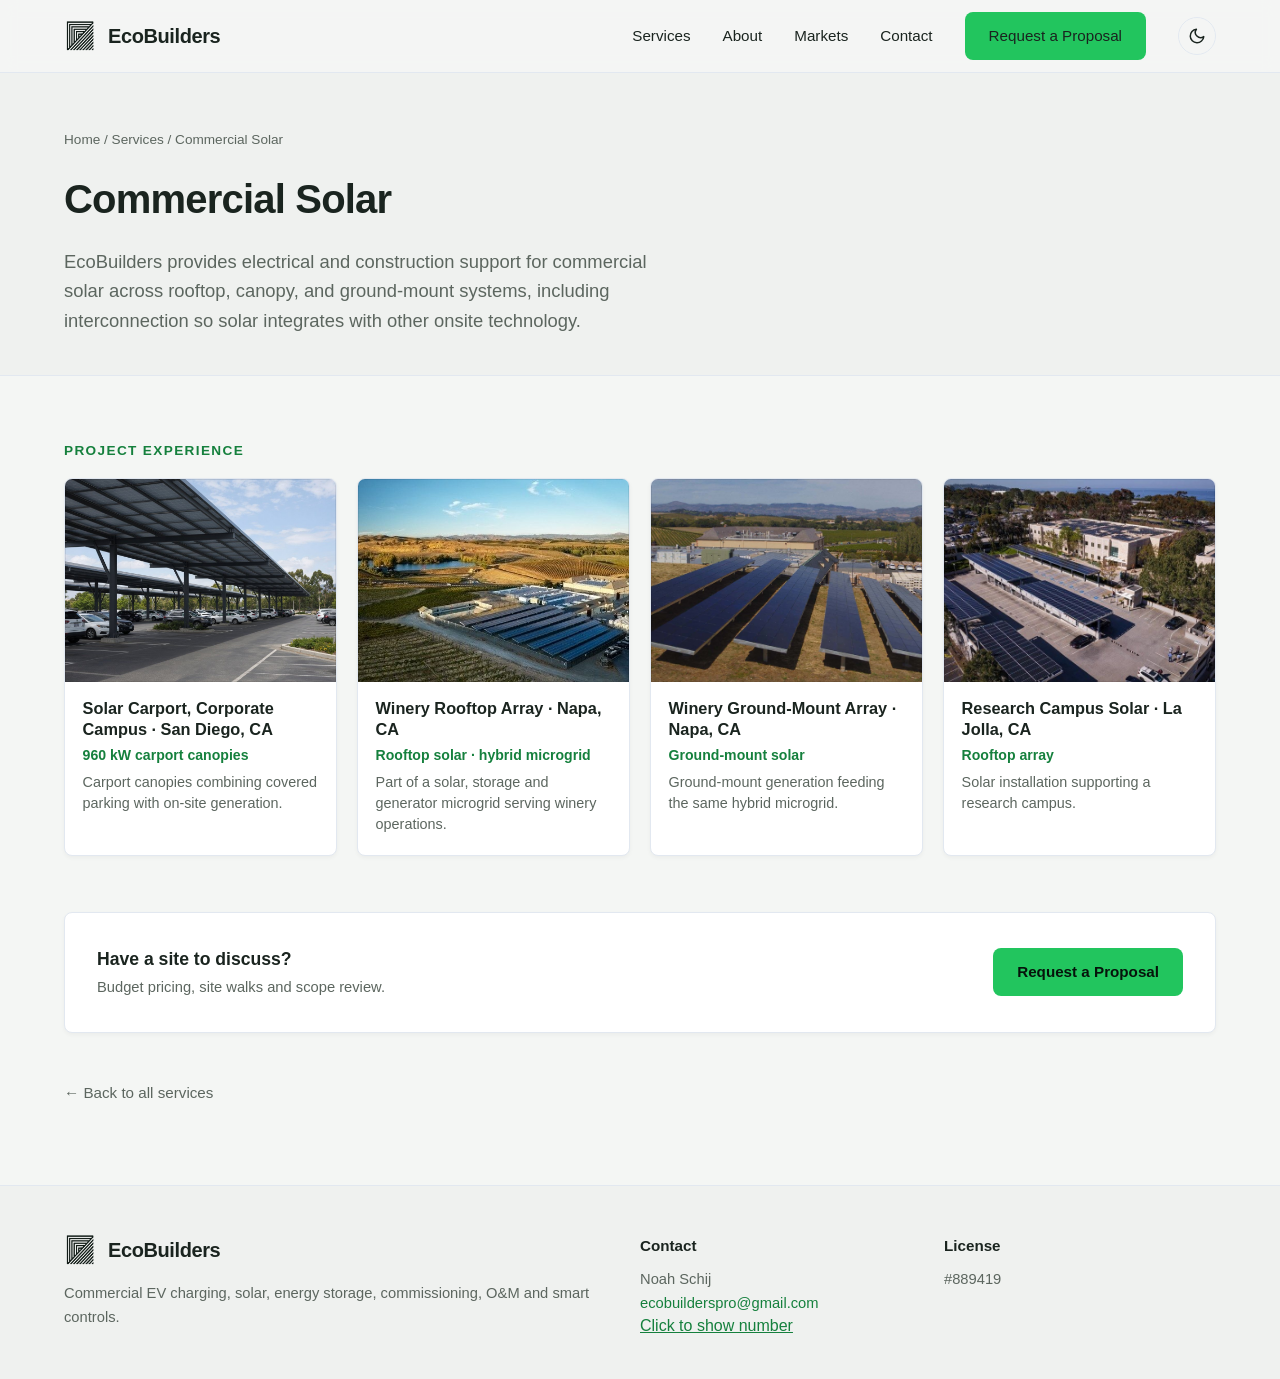
==== commit ed5f9709: "Add files via upload" ====
--- a/services/commercial-solar.html
+++ b/services/commercial-solar.html
@@ -125,8 +125,7 @@
         <strong>Contact</strong>
         <p>Noah Schij<br>
           <a href="mailto:ecobuilderspro@gmail.com">ecobuilderspro@gmail.com</a><br>
-          <button type="button" class="phone-reveal">Click to show number</button><br>
-          Seal Beach, CA</p>
+          <button type="button" class="phone-reveal">Click to show number</button></p>
       </div>
       <div>
         <strong>License</strong>
@@ -141,7 +140,7 @@
       <div class="gallery-stage">
         <button class="gallery-close" type="button" aria-label="Close gallery">&times;</button>
         <button class="gallery-nav prev" type="button" aria-label="Previous image">&#8249;</button>
-        <img id="galleryMainImg" src="" alt="">
+        <img id="galleryMainImg" alt="">
         <button class="gallery-nav next" type="button" aria-label="Next image">&#8250;</button>
       </div>
       <div class="gallery-meta">
--- a/styles.css
+++ b/styles.css
@@ -25,8 +25,8 @@
   --shadow: 0 2px 4px rgba(0, 0, 0, 0.04);
   --shadow-lg: 0 18px 50px rgba(0, 0, 0, 0.18);
   --header-bg: rgba(244, 246, 244, 0.9);
-  --hero-scrim-a: rgba(244, 246, 244, 0.88);
-  --hero-scrim-b: rgba(244, 246, 244, 0.96);
+  --hero-scrim-a: rgba(244, 246, 244, 0.78);
+  --hero-scrim-b: rgba(244, 246, 244, 0.86);
   --btn-primary-ink: #06130B;
   --backdrop: rgba(12, 18, 15, 0.72);
   --thumb-ring: rgba(0, 0, 0, 0.08);
@@ -472,7 +472,8 @@
 
 .icon-item img:hover { transform: scale(1.05); }
 
-[data-theme="dark"] .icon-item:nth-child(3) img { filter: brightness(2.2); }
+/* The USGBC mark is near-black; force it white so it reads on the dark surface. */
+[data-theme="dark"] .icon-item:nth-child(3) img { filter: brightness(0) invert(1); }
 
 /* --------------------------------------------------------------------------
    Service pages
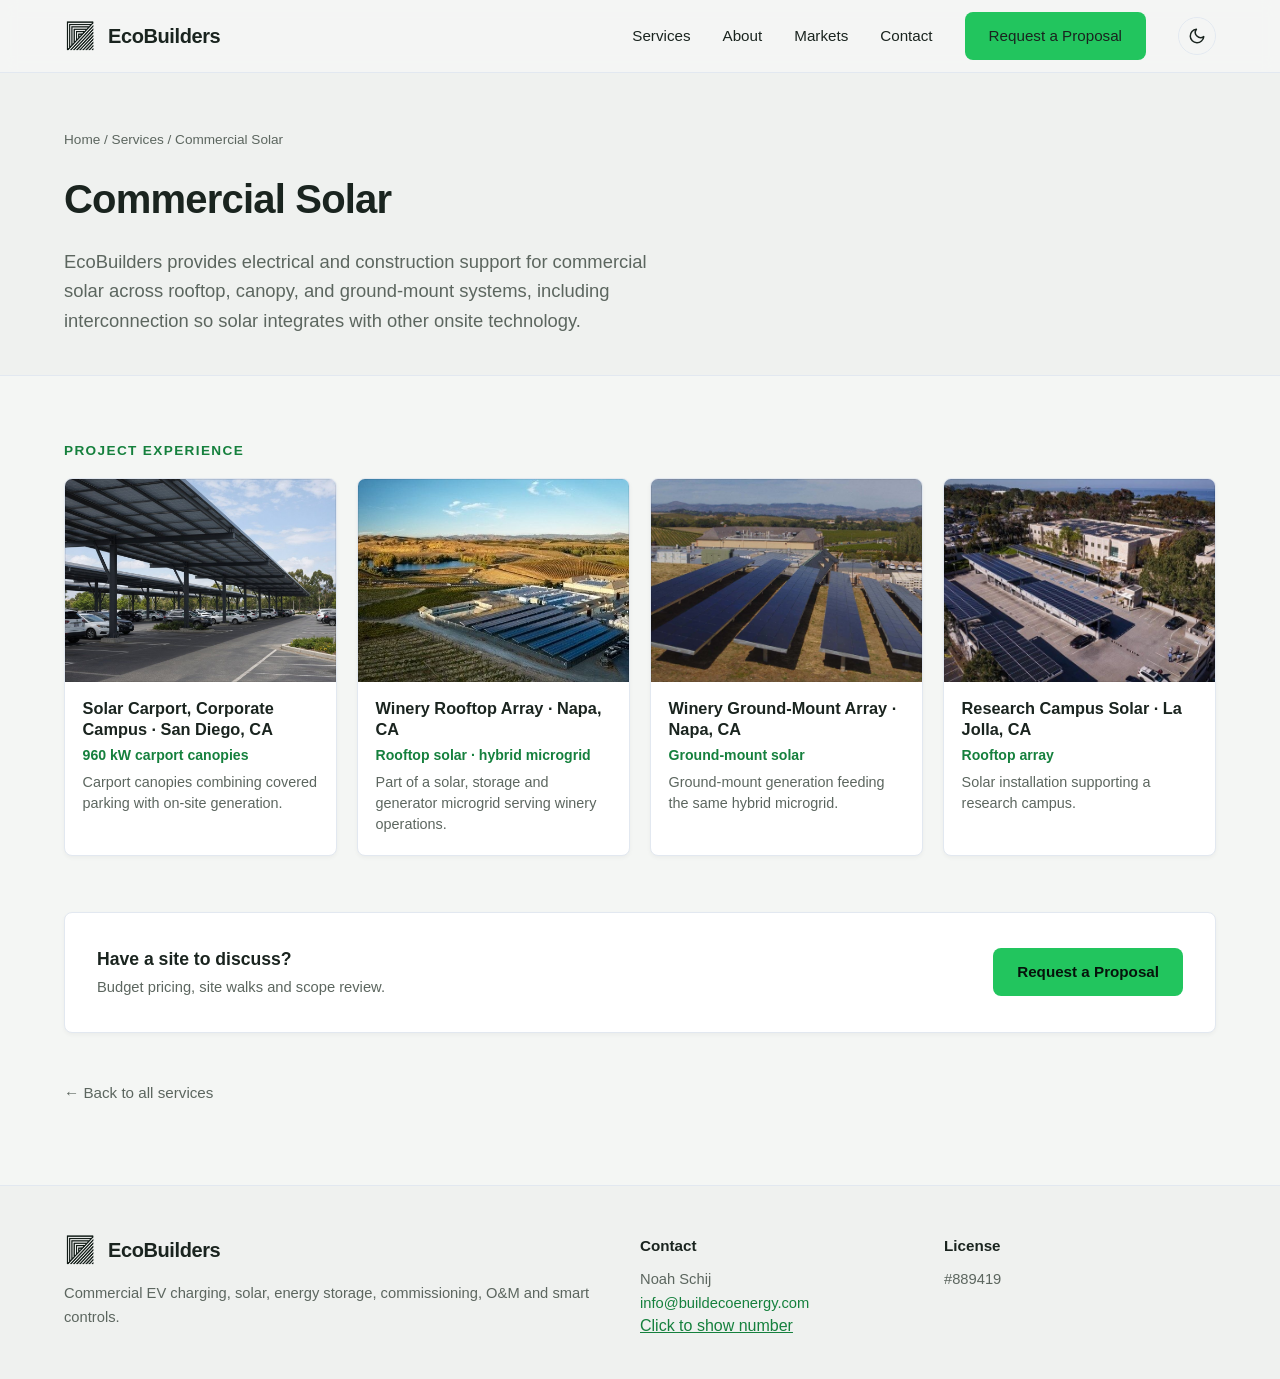
==== commit e78e0328: "Add files via upload" ====
--- a/services/commercial-solar.html
+++ b/services/commercial-solar.html
@@ -29,7 +29,7 @@
         <a href="../index.html#about">About</a>
         <a href="../index.html#markets">Markets</a>
         <a href="../index.html#contact">Contact</a>
-        <a class="btn btn-primary" href="mailto:ecobuilderspro@gmail.com?subject=Project%20Inquiry%20-%20EcoBuilders">Request a Proposal</a>
+        <a class="btn btn-primary" href="mailto:info@buildecoenergy.com?subject=Project%20Inquiry%20-%20EcoBuilders">Request a Proposal</a>
         <button class="theme-toggle" type="button" aria-label="Switch to dark mode" aria-pressed="false">
           <svg class="icon-moon" viewBox="0 0 24 24" fill="none" stroke="currentColor" stroke-width="2" stroke-linecap="round" stroke-linejoin="round"><path d="M21 12.79A9 9 0 1111.21 3 7 7 0 0021 12.79z"/></svg>
           <svg class="icon-sun" viewBox="0 0 24 24" fill="none" stroke="currentColor" stroke-width="2" stroke-linecap="round" stroke-linejoin="round"><circle cx="12" cy="12" r="4"/><path d="M12 2v2M12 20v2M4.9 4.9l1.4 1.4M17.7 17.7l1.4 1.4M2 12h2M20 12h2M4.9 19.1l1.4-1.4M17.7 6.3l1.4-1.4"/></svg>
@@ -105,7 +105,7 @@
         </div>
         <div class="page-cta">
           <p>Have a site to discuss?<span>Budget pricing, site walks and scope review.</span></p>
-          <a class="btn btn-primary" href="mailto:ecobuilderspro@gmail.com?subject=Project%20Inquiry%20-%20EcoBuilders">Request a Proposal</a>
+          <a class="btn btn-primary" href="mailto:info@buildecoenergy.com?subject=Project%20Inquiry%20-%20EcoBuilders">Request a Proposal</a>
         </div>
       <a href="../index.html#services" class="back-link">&larr; Back to all services</a>
     </div>
@@ -124,7 +124,7 @@
       <div>
         <strong>Contact</strong>
         <p>Noah Schij<br>
-          <a href="mailto:ecobuilderspro@gmail.com">ecobuilderspro@gmail.com</a><br>
+          <a href="mailto:info@buildecoenergy.com">info@buildecoenergy.com</a><br>
           <button type="button" class="phone-reveal">Click to show number</button></p>
       </div>
       <div>
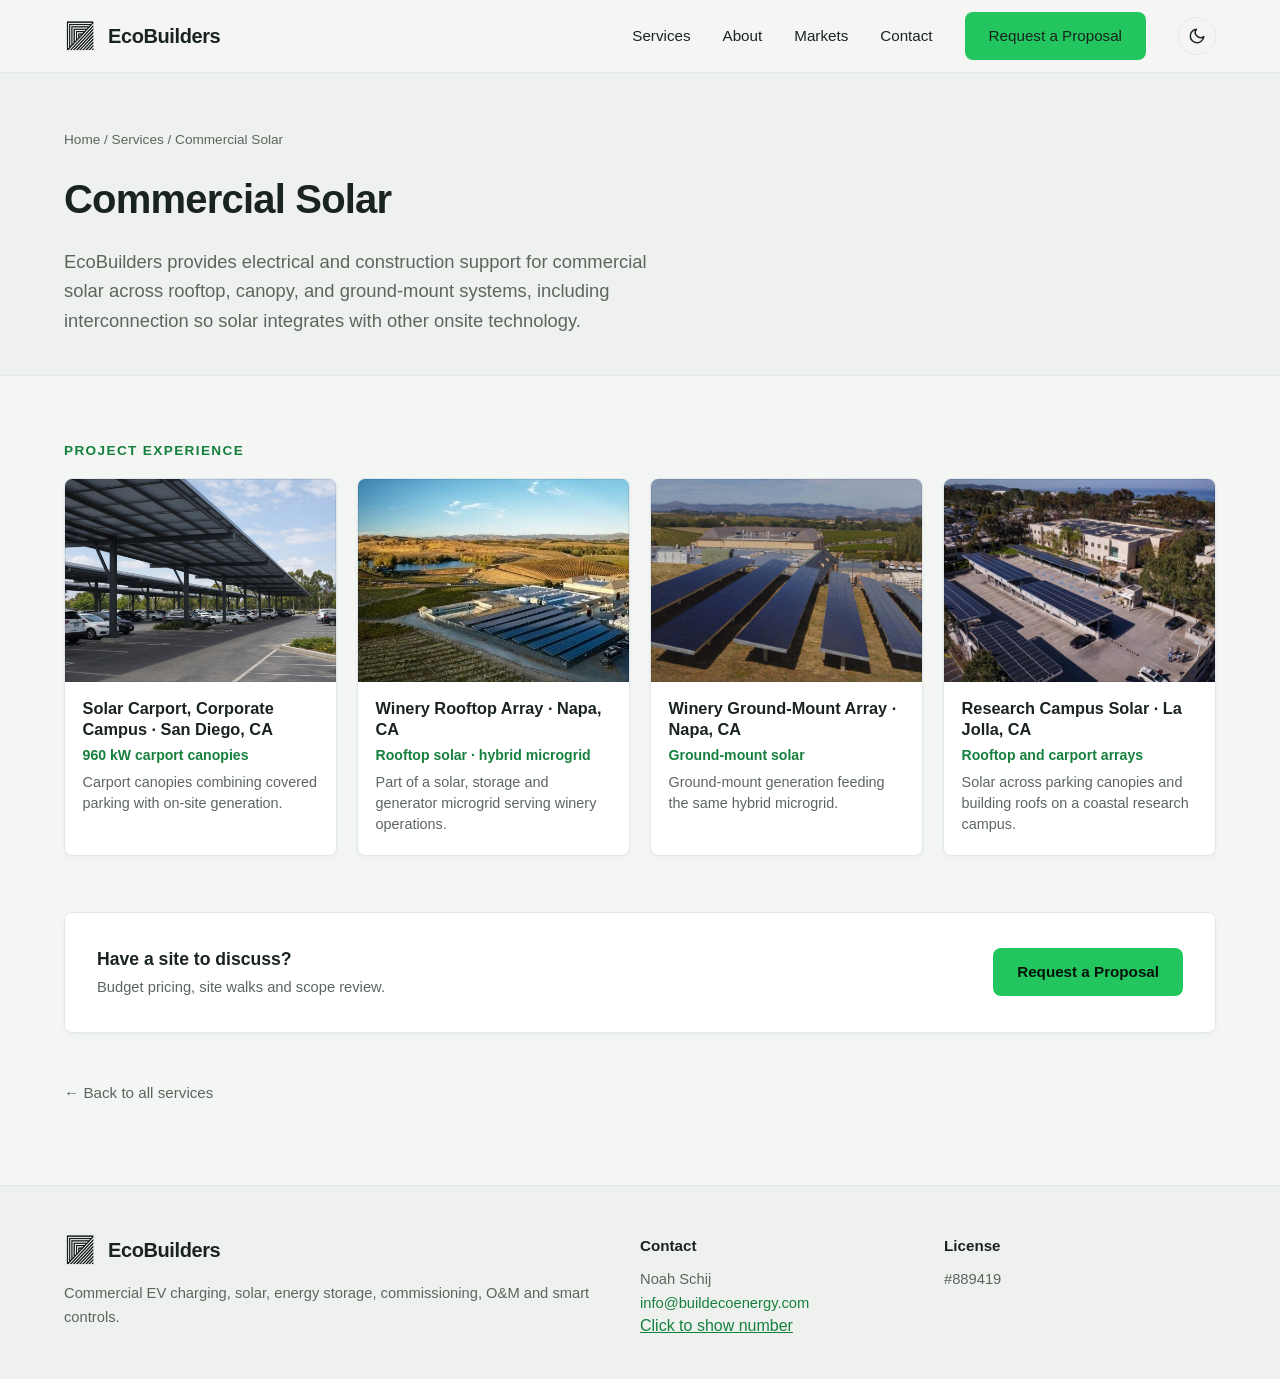
==== commit 68b13301: "Add files via upload" ====
--- a/services/commercial-solar.html
+++ b/services/commercial-solar.html
@@ -90,16 +90,16 @@
             </div>
           </article>
           <article class="project-item">
-            <button class="project-thumb" type="button" data-images="[{&quot;src&quot;: &quot;../assets/solar-research-la-jolla.jpg&quot;, &quot;caption&quot;: &quot;Rooftop array across the research campus.&quot;}]"
+            <button class="project-thumb" type="button" data-images="[{&quot;src&quot;: &quot;../assets/solar-research-la-jolla.jpg&quot;, &quot;caption&quot;: &quot;Carport canopies and rooftop arrays across the campus.&quot;}]"
                     data-title="Research Campus Solar · La Jolla, CA"
-                    data-specs="Rooftop array"
+                    data-specs="Rooftop and carport arrays"
                     aria-label="Open gallery: Research Campus Solar · La Jolla, CA (1 photo)">
               <img src="../assets/solar-research-la-jolla.jpg" alt="Research Campus Solar · La Jolla, CA" loading="lazy">
             </button>
             <div class="project-body">
               <h4>Research Campus Solar · La Jolla, CA</h4>
-              <p class="specs">Rooftop array</p>
-              <p>Solar installation supporting a research campus.</p>
+              <p class="specs">Rooftop and carport arrays</p>
+              <p>Solar across parking canopies and building roofs on a coastal research campus.</p>
             </div>
           </article>
         </div>
